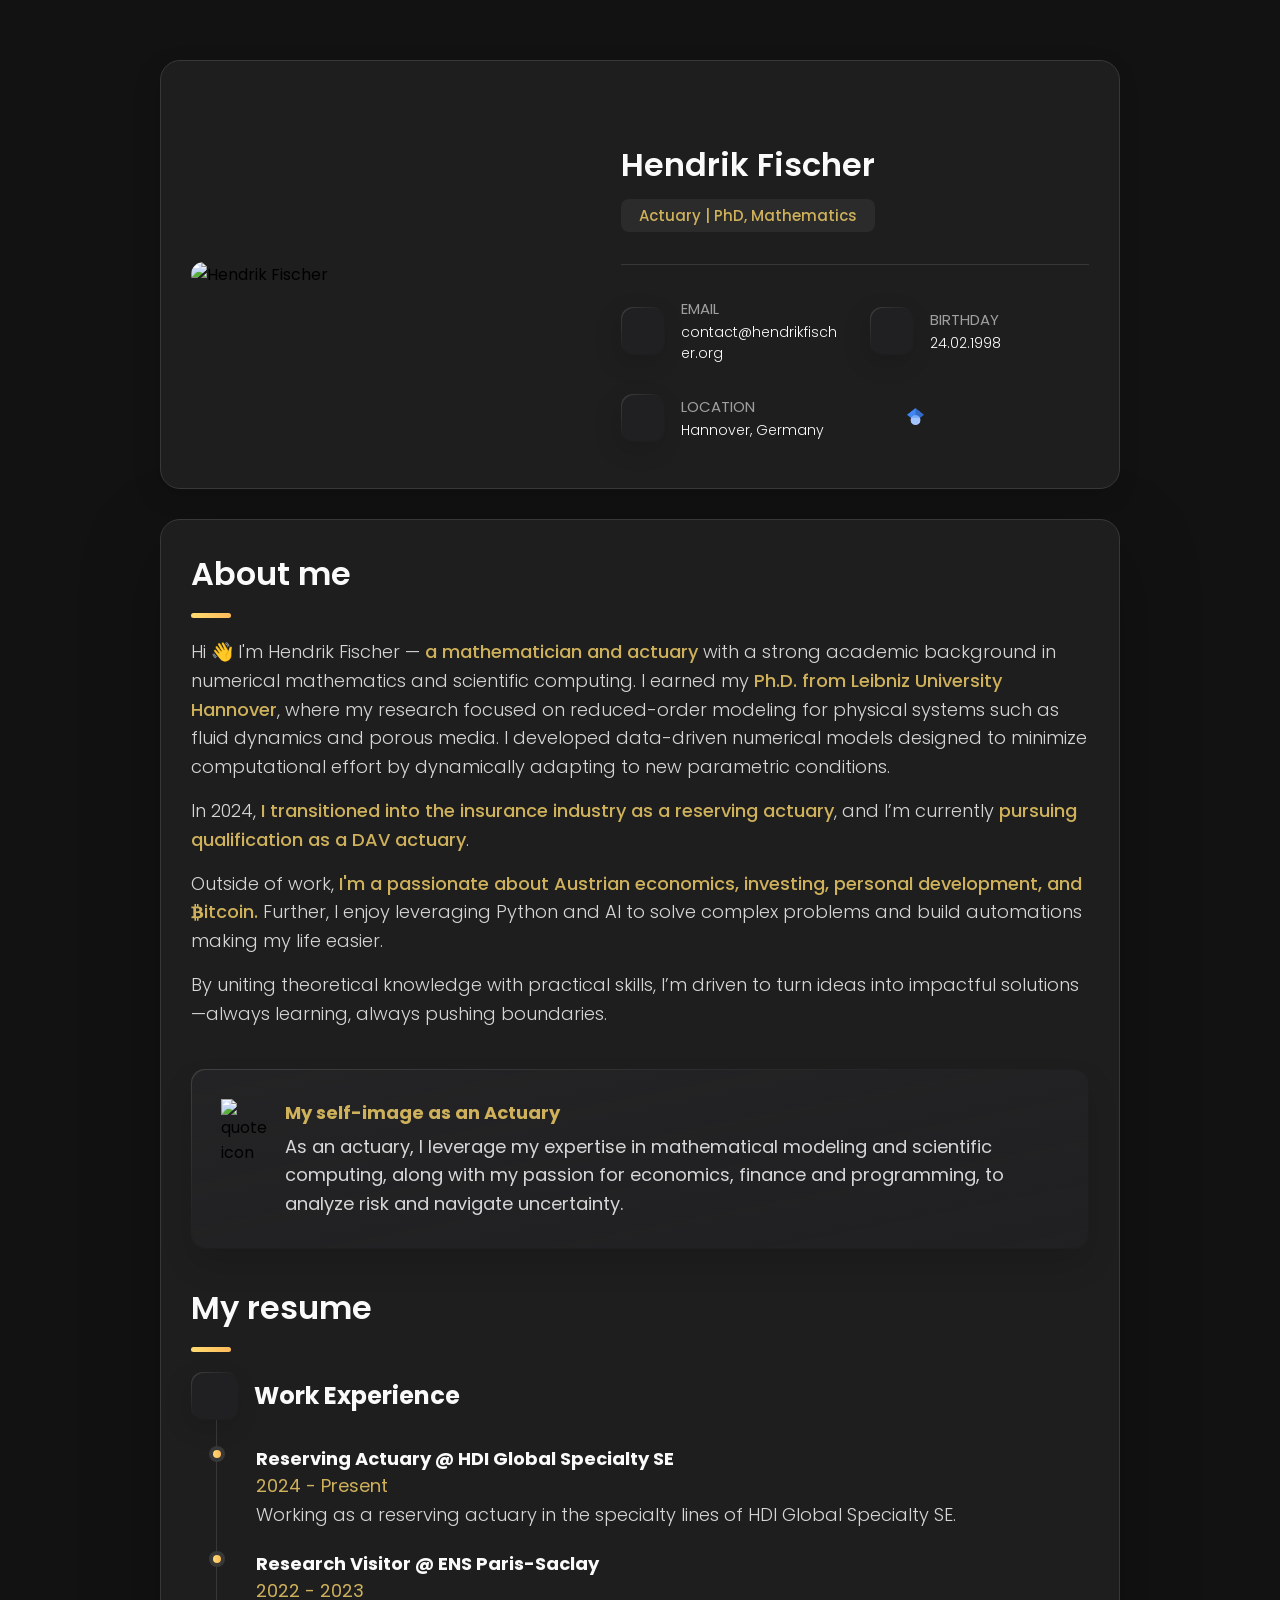
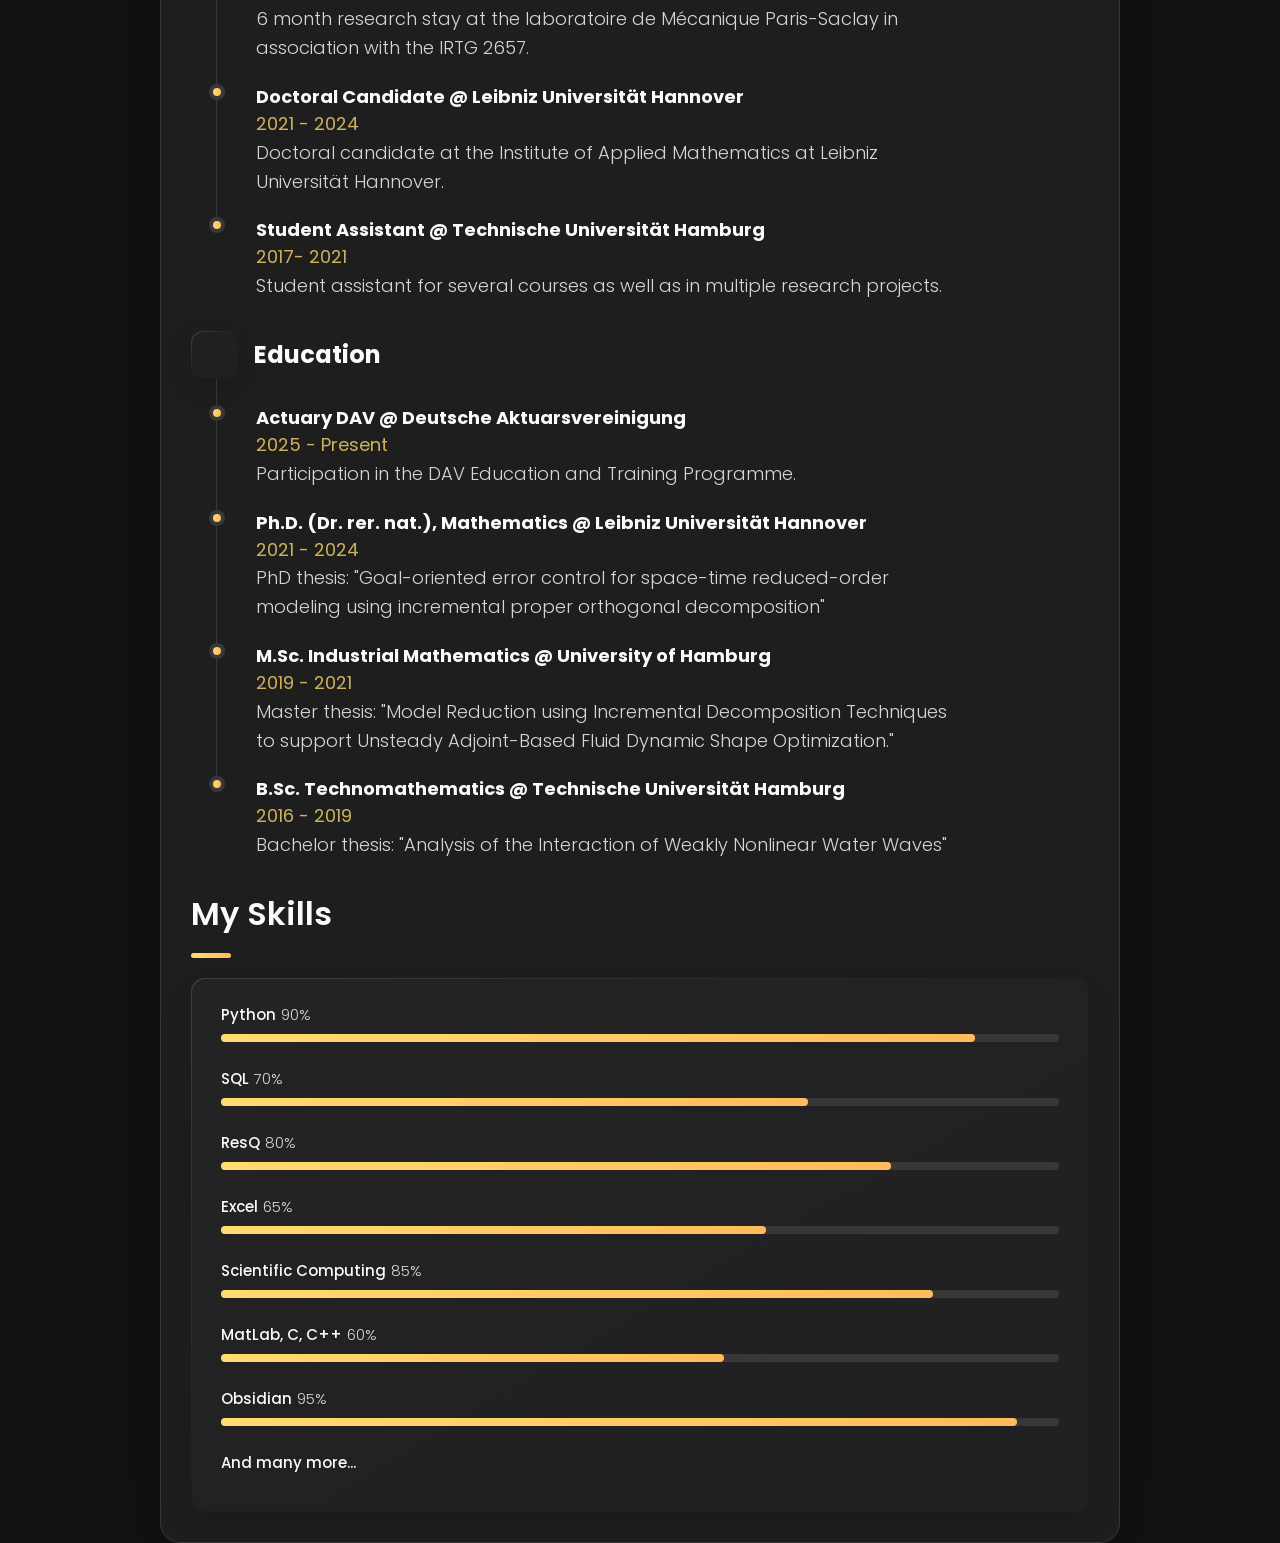
==== index.html @ cc3c0b0d "Update index.html" ====
<!DOCTYPE html>
<html lang="en">

<head>
  <meta charset="UTF-8">
  <meta http-equiv="X-UA-Compatible" content="IE=edge">
  <meta name="viewport" content="width=device-width, initial-scale=1.0">
  <title>Hendrik Fischer</title>

  <!--
    - favicon
  -->
  <link rel="shortcut icon" href="./assets/images/logo.ico" type="image/x-icon">

  <!--
    - custom css link
  -->
  <link rel="stylesheet" href="./assets/css/style.css">

  <!--
    - google font link
  -->
  <link rel="preconnect" href="https://fonts.googleapis.com">
  <link rel="preconnect" href="https://fonts.gstatic.com" crossorigin>
  <link href="https://fonts.googleapis.com/css2?family=Poppins:wght@300;400;500;600&display=swap" rel="stylesheet">
</head>

<body>

  <!--
    - #MAIN
  -->

  <main>

    <!--
      - #SIDEBAR
    -->

    <!-- <aside class="sidebar" data-sidebar>

      <div class="sidebar-info">

        <figure class="avatar-box">
          <img src="./assets/images/photo_hendrik.png" alt="Hendrik Fischer" width="80">
        </figure>

        <div class="info-content">
          <h1 class="name" title="Hendrik Fischer">Hendrik Fischer</h1>

          <p class="title">Actuary</p><p class="title">PhD, Mathematics</p>
        </div>

        <button class="info_more-btn" data-sidebar-btn>
          <span>Show Contacts</span>

          <ion-icon name="chevron-down"></ion-icon>
        </button>

      </div>

      <div class="sidebar-info_more">

        <div class="separator"></div>

        <ul class="contacts-list">

          <li class="contact-item">

            <div class="icon-box">
              <ion-icon name="mail-outline"></ion-icon>
            </div>

            <div class="contact-info">
              <p class="contact-title">Email</p>

              <a href="mailto:contact@hendrikfischer.org" class="contact-link">contact@hendrikfischer.org</a>
            </div>

          </li>

          <!-- <li class="contact-item">

            <div class="icon-box">
              <ion-icon name="phone-portrait-outline"></ion-icon>
            </div>

            <div class="contact-info">
              <p class="contact-title">Phone</p>

              <a href="tel:+12133522795" class="contact-link">+1 (213) 352-2795</a>
            </div>

          </li> -->

          <!-- <li class="contact-item">

            <div class="icon-box">
              <ion-icon name="calendar-outline"></ion-icon>
            </div>

            <div class="contact-info">
              <p class="contact-title">Birthday</p>

              <time datetime="1998-02-24">24.02.1998</time>
            </div>

          </li>

          <li class="contact-item">

            <div class="icon-box">
              <ion-icon name="location-outline"></ion-icon>
            </div>

            <div class="contact-info">
              <p class="contact-title">Location</p>

              <address>Hannover, Germany</address>
            </div>

          </li>

        </ul>

        <div class="separator"></div>

        <ul class="social-list">

          <li class="social-item">
            <a href="#" class="social-link">
              <ion-icon name="logo-facebook"></ion-icon>
            </a>
          </li>

          <li class="social-item">
            <a href="#" class="social-link">
              <ion-icon name="logo-twitter"></ion-icon>
            </a>
          </li>

          <li class="social-item">
            <a href="#" class="social-link">
              <ion-icon name="logo-instagram"></ion-icon>
            </a>
          </li>

        </ul>

      </div>

    </aside> -->


    <!--
      - #main-content
    -->

    <div class="main-content">
      <!-- 
        - #HERO SECTION (newly added)
      -->
      <section class="hero-section">
        <div class="hero-container">
          <div class="hero-image">
            <img src="./assets/images/photo_hendrik.png" alt="Hendrik Fischer" width="400">
          </div>
          <div class="hero-content">
            <h1 class="hero-title">Hendrik Fischer</h1>
            <p class="hero-description">Actuary | PhD, Mathematics</p>
            <!-- <p class="hero-bio">
              Passionate about mathematical modeling and data analysis with expertise in actuarial science.
              Solving complex problems with innovative approaches and analytical thinking.
            </p> -->
            
            <div class="separator"></div>
            
            <div class="hero-contacts">
              <div class="contact-item">
                <div class="icon-box">
                  <ion-icon name="mail-outline"></ion-icon>
                </div>
                <div class="contact-info">
                  <p class="contact-title">Email</p>
                  <a href="mailto:contact@hendrikfischer.org" class="contact-link">contact@hendrikfischer.org</a>
                </div>
              </div>
              
              <div class="contact-item">
                <div class="icon-box">
                  <ion-icon name="calendar-outline"></ion-icon>
                </div>
                <div class="contact-info">
                  <p class="contact-title">Birthday</p>
                  <time datetime="1998-02-24">24.02.1998</time>
                </div>
              </div>
              
              <div class="contact-item">
                <div class="icon-box">
                  <ion-icon name="location-outline"></ion-icon>
                </div>
                <div class="contact-info">
                  <p class="contact-title">Location</p>
                  <address>Hannover, Germany</address>
                </div>
              </div>
              <div class="contact-item">
                <!-- <div class="icon-box">
                  <ion-icon name="location-outline"></ion-icon>
                </div> -->
                <div class="contact-info">
                  <!-- <p class="contact-title">Location</p> -->
                  <ul class="social-list">

                    <li class="social-item">
                      <a href="https://www.linkedin.com/in/hendrikfischer24/" class="social-link">
                        <ion-icon name="logo-linkedin"></ion-icon>
                      </a>
                    </li>
          
                    <li class="social-item">
                      <a href="https://github.com/Hendrik240298" class="social-link">
                        <ion-icon name="logo-github"></ion-icon>
                      </a>
                    </li>
          
                    <li class="social-item">
                      <a href="https://scholar.google.de/citations?user=nfEU9yoAAAAJ&hl" class="social-link">
                        <img src="assets/images/logo-scholar.png" alt="Google Scholar" style="width: 17px; height: 17px;" 
                        />
                      </a>
                    </li>
    
                  </ul>   
                    </div>
              </div>
            </div>
                    <!-- <div class="separator"></div> -->


        </div>
      </section>

      <!--
        - #ABOUT
      -->

      <article class="about active" data-page="about">

        <header>
          <h2 class="h2 article-title">About me</h2>
        </header>

        <section class="about-text">
            <p>
            Hi &#128075; I'm Hendrik Fischer — <b>a mathematician and actuary</b> with a strong academic background in numerical mathematics and scientific computing. 
            I earned my <b>Ph.D. from Leibniz University Hannover</b>, where my research focused on reduced-order modeling for physical systems such as fluid dynamics and porous media. 
            I developed data-driven numerical models designed to minimize computational effort by dynamically adapting to new parametric conditions.
            </p>
            <p>
            In 2024, <b>I transitioned into the insurance industry as a reserving actuary</b>, and I’m currently <b>pursuing qualification as a DAV actuary</b>.
            </p>
            <p>
            Outside of work, <b>I'm a passionate about Austrian economics, investing, personal development, and <link rel="stylesheet" href="https://cdnjs.cloudflare.com/ajax/libs/font-awesome/4.7.0/css/font-awesome.min.css">
<i class="fa fa-bitcoin"></i>itcoin.</b>
            Further, I enjoy leveraging Python and AI to solve complex problems and build automations making my life easier.
            </p>
            <p>
             By uniting theoretical knowledge with practical skills, I’m driven to turn ideas into impactful solutions—always learning, always pushing boundaries.
            </p>
        </section>


        <!--
          - service
        -->

        <section class="service">

          <!-- <h3 class="h3 service-title">In short</h3> -->

          <ul class="service-list">

            <li class="service-item">

              <!-- <div class="service-icon-box">
                <img src="./assets/images/icon-design.svg
                " alt="design icon" width="40">
              </div> -->

              <img src="./assets/images/icon-quote.svg" alt="quote icon">
              <div class="service-content-box">
                <h4 class="h4 service-item-title">My self-image as an Actuary </h4>
                <p class="service-item-text">
                    As an actuary, I leverage my expertise in mathematical modeling and scientific computing, along with my passion for economics, finance and programming, to analyze risk and navigate uncertainty.
                </p>
              </div>

            </li>

          </ul>

        </section>


        <header>
            <h2 class="h2 article-title">My resume</h2>
        </header>

        <section class="timeline">

            <div class="title-wrapper">
              <div class="icon-box">
                <ion-icon name="book-outline"></ion-icon>
              </div>
  
              <h3 class="h3">Work Experience</h3>
            </div>
  
            <ol class="timeline-list">
  
              <li class="timeline-item">
  
                <h4 class="h4 timeline-item-title">Reserving Actuary @ HDI Global Specialty SE</h4>
                <span>2024 - Present</span>
                <p class="timeline-text">
                    Working as a reserving actuary in the specialty lines of HDI Global Specialty SE.
                </p>
  
              </li>
  
              <li class="timeline-item">
  
                <h4 class="h4 timeline-item-title">Research Visitor @ ENS Paris-Saclay</h4>
  
                <span>2022 - 2023</span>
  
                <p class="timeline-text">
                    6 month research stay at the laboratoire de Mécanique Paris-Saclay in association with the IRTG 2657.
                </p>
  
              </li>
  
              <li class="timeline-item">
  
                <h4 class="h4 timeline-item-title">Doctoral Candidate @ Leibniz Universität Hannover</h4>
  
                <span>2021 - 2024</span>
  
                <p class="timeline-text">
                  Doctoral candidate at the Institute of Applied Mathematics at Leibniz Universität Hannover.
                </p>
  
              </li>

              <li class="timeline-item">
  
                <h4 class="h4 timeline-item-title">Student Assistant @ Technische Universität Hamburg</h4>
  
                <span>2017- 2021</span>
  
                <p class="timeline-text">
                    Student assistant for several courses as well as in multiple research projects.
                </p>
  
              </li>              

            </ol>
        </section>
    
        <section class="timeline">

            <div class="title-wrapper">
              <div class="icon-box">
                <ion-icon name="book-outline"></ion-icon>
              </div>
  
              <h3 class="h3">Education</h3>
            </div>
  
            <ol class="timeline-list">

                <li class="timeline-item">
  
                <h4 class="h4 timeline-item-title">Actuary DAV @ Deutsche Aktuarsvereinigung</h4>
  
                <span>2025 - Present</span>
  
                <p class="timeline-text">
                  Participation in the DAV Education and Training Programme.
                </p>
  
              </li>
                
              <li class="timeline-item">
  
                <h4 class="h4 timeline-item-title">Ph.D. (Dr. rer. nat.), Mathematics @ Leibniz Universität Hannover</h4>
  
                <span>2021 - 2024</span>
  
                <p class="timeline-text">
                  PhD thesis: "Goal-oriented error control for space-time reduced-order modeling using incremental proper orthogonal decomposition"
                </p>
  
              </li>
  
              <li class="timeline-item">
  
                <h4 class="h4 timeline-item-title">M.Sc. Industrial Mathematics @ University of Hamburg</h4>
  
                <span>2019 - 2021</span>
  
                <p class="timeline-text">
                  Master thesis: "Model Reduction using Incremental Decomposition Techniques to support Unsteady Adjoint-Based Fluid Dynamic Shape Optimization."
                  
                </p>
  
              </li>
  
              <li class="timeline-item">
  
                <h4 class="h4 timeline-item-title">
                    B.Sc. Technomathematics @ Technische Universität Hamburg
                </h4>
  
                <span>2016 - 2019</span>
  
                <p class="timeline-text">
                Bachelor thesis: "Analysis of the Interaction of Weakly Nonlinear Water Waves"
                </p>
  
              </li>
  
            </ol>
  
          </section>


          <section class="skill">

            <header>
                <h2 class="h2 article-title">My Skills</h2>
            </header>

            <!-- <h3 class="h3 skills-title">My skills</h3> -->
  
            <ul class="skills-list content-card">
  
              <li class="skills-item">
  
                <div class="title-wrapper">
                  <h5 class="h5">Python</h5>
                  <data value="90">90%</data>
                </div>
  
                <div class="skill-progress-bg">
                  <div class="skill-progress-fill" style="width: 90%;"></div>
                </div>
  
              </li>
  
              <li class="skills-item">
  
                <div class="title-wrapper">
                  <h5 class="h5">SQL</h5>
                  <data value="70">70%</data>
                </div>
  
                <div class="skill-progress-bg">
                  <div class="skill-progress-fill" style="width: 70%;"></div>
                </div>
  
              </li>
  
              <li class="skills-item">
  
                <div class="title-wrapper">
                  <h5 class="h5">ResQ</h5>
                  <data value="80">80%</data>
                </div>
  
                <div class="skill-progress-bg">
                  <div class="skill-progress-fill" style="width: 80%;"></div>
                </div>
  
              </li>
  
  
              <li class="skills-item">
  
                <div class="title-wrapper">
                  <h5 class="h5">Excel</h5>
                  <data value="65">65%</data>
                </div>
  
                <div class="skill-progress-bg">
                  <div class="skill-progress-fill" style="width: 65%;"></div>
                </div>
  
              </li>
            
              <li class="skills-item">
  
                <div class="title-wrapper">
                  <h5 class="h5">Scientific Computing</h5>
                  <data value="85">85%</data>
                </div>
  
                <div class="skill-progress-bg">
                  <div class="skill-progress-fill" style="width: 85%;"></div>
                </div>
  
              </li>
  
  
              <li class="skills-item">
  
                <div class="title-wrapper">
                  <h5 class="h5">MatLab, C, C++</h5>
                  <data value="60">60%</data>
                </div>
  
                <div class="skill-progress-bg">
                  <div class="skill-progress-fill" style="width:60%;"></div>
                </div>
  
              </li>

              <li class="skills-item">
  
                <div class="title-wrapper">
                  <h5 class="h5">Obsidian<h5>
                  <data value="95">95%</data>
                </div>
  
                <div class="skill-progress-bg">
                  <div class="skill-progress-fill" style="width:95%;"></div>
                </div>
  
              </li>

              <li class="skills-item">
  
                <div class="title-wrapper">
                  <h5 class="h5" style="text-transform: none;">And many more...<h5>
                </div>
  
              </li>

            </ul>
  
          </section>

        <!--
          - testimonials
        -->

        <!-- <section class="testimonials">

          <h3 class="h3 testimonials-title">Testimonials</h3>

          <ul class="testimonials-list has-scrollbar">

            <li class="testimonials-item">
              <div class="content-card" data-testimonials-item>

                <figure class="testimonials-avatar-box">
                  <img src="./assets/images/avatar-1.png" alt="Daniel lewis" width="60" data-testimonials-avatar>
                </figure>

                <h4 class="h4 testimonials-item-title" data-testimonials-title>Daniel lewis</h4>

                <div class="testimonials-text" data-testimonials-text>
                  <p>
                    Richard was hired to create a corporate identity. We were very pleased with the work done. She has a
                    lot of experience
                    and is very concerned about the needs of client. Lorem ipsum dolor sit amet, ullamcous cididt
                    consectetur adipiscing
                    elit, seds do et eiusmod tempor incididunt ut laborels dolore magnarels alia.
                  </p>
                </div>

              </div>
            </li>

            <li class="testimonials-item">
              <div class="content-card" data-testimonials-item>

                <figure class="testimonials-avatar-box">
                  <img src="./assets/images/avatar-2.png" alt="Jessica miller" width="60" data-testimonials-avatar>
                </figure>

                <h4 class="h4 testimonials-item-title" data-testimonials-title>Jessica miller</h4>

                <div class="testimonials-text" data-testimonials-text>
                  <p>
                    Richard was hired to create a corporate identity. We were very pleased with the work done. She has a
                    lot of experience
                    and is very concerned about the needs of client. Lorem ipsum dolor sit amet, ullamcous cididt
                    consectetur adipiscing
                    elit, seds do et eiusmod tempor incididunt ut laborels dolore magnarels alia.
                  </p>
                </div>

              </div>
            </li>

            <li class="testimonials-item">
              <div class="content-card" data-testimonials-item>

                <figure class="testimonials-avatar-box">
                  <img src="./assets/images/avatar-3.png" alt="Emily evans" width="60" data-testimonials-avatar>
                </figure>

                <h4 class="h4 testimonials-item-title" data-testimonials-title>Emily evans</h4>

                <div class="testimonials-text" data-testimonials-text>
                  <p>
                    Richard was hired to create a corporate identity. We were very pleased with the work done. She has a
                    lot of experience
                    and is very concerned about the needs of client. Lorem ipsum dolor sit amet, ullamcous cididt
                    consectetur adipiscing
                    elit, seds do et eiusmod tempor incididunt ut laborels dolore magnarels alia.
                  </p>
                </div>

              </div>
            </li>

            <li class="testimonials-item">
              <div class="content-card" data-testimonials-item>

                <figure class="testimonials-avatar-box">
                  <img src="./assets/images/avatar-4.png" alt="Henry william" width="60" data-testimonials-avatar>
                </figure>

                <h4 class="h4 testimonials-item-title" data-testimonials-title>Henry william</h4>

                <div class="testimonials-text" data-testimonials-text>
                  <p>
                    Richard was hired to create a corporate identity. We were very pleased with the work done. She has a
                    lot of experience
                    and is very concerned about the needs of client. Lorem ipsum dolor sit amet, ullamcous cididt
                    consectetur adipiscing
                    elit, seds do et eiusmod tempor incididunt ut laborels dolore magnarels alia.
                  </p>
                </div>

              </div>
            </li>

          </ul>

        </section> -->


        <!--
          - testimonials modal
        -->

        <!-- <div class="modal-container" data-modal-container>

          <div class="overlay" data-overlay></div>

          <section class="testimonials-modal">

            <button class="modal-close-btn" data-modal-close-btn>
              <ion-icon name="close-outline"></ion-icon>
            </button>

            <div class="modal-img-wrapper">
              <figure class="modal-avatar-box">
                <img src="./assets/images/avatar-1.png" alt="Daniel lewis" width="80" data-modal-img>
              </figure>

              <img src="./assets/images/icon-quote.svg" alt="quote icon">
            </div>

            <div class="modal-content">

              <h4 class="h3 modal-title" data-modal-title>Daniel lewis</h4>

              <time datetime="2021-06-14">14 June, 2021</time>

              <div data-modal-text>
                <p>
                  Richard was hired to create a corporate identity. We were very pleased with the work done. She has a
                  lot of experience
                  and is very concerned about the needs of client. Lorem ipsum dolor sit amet, ullamcous cididt
                  consectetur adipiscing
                  elit, seds do et eiusmod tempor incididunt ut laborels dolore magnarels alia.
                </p>
              </div>

            </div>

          </section>

        </div>


        <!--
          - clients
        -->

        <!-- <section class="clients">

          <h3 class="h3 clients-title">Clients</h3>

          <ul class="clients-list has-scrollbar">

            <li class="clients-item">
              <a href="#">
                <img src="./assets/images/logo-1-color.png" alt="client logo">
              </a>
            </li>

            <li class="clients-item">
              <a href="#">
                <img src="./assets/images/logo-2-color.png" alt="client logo">
              </a>
            </li>

            <li class="clients-item">
              <a href="#">
                <img src="./assets/images/logo-3-color.png" alt="client logo">
              </a>
            </li>

            <li class="clients-item">
              <a href="#">
                <img src="./assets/images/logo-4-color.png" alt="client logo">
              </a>
            </li>

            <li class="clients-item">
              <a href="#">
                <img src="./assets/images/logo-5-color.png" alt="client logo">
              </a>
            </li>

            <li class="clients-item">
              <a href="#">
                <img src="./assets/images/logo-6-color.png" alt="client logo">
              </a>
            </li>

          </ul>

        </section> --> 

      </article>





      <!--
        - #RESUME
      -->

      <article class="resume" data-page="resume">

        <header>
          <h2 class="h2 article-title">Resume</h2>
        </header>

        <section class="timeline">

          <div class="title-wrapper">
            <div class="icon-box">
              <ion-icon name="book-outline"></ion-icon>
            </div>

            <h3 class="h3">Education</h3>
          </div>

          <ol class="timeline-list">

            <li class="timeline-item">

              <h4 class="h4 timeline-item-title">University school of the arts</h4>

              <span>2007 — 2008</span>

              <p class="timeline-text">
                Nemo enims ipsam voluptatem, blanditiis praesentium voluptum delenit atque corrupti, quos dolores et
                quas molestias
                exceptur.
              </p>

            </li>

            <li class="timeline-item">

              <h4 class="h4 timeline-item-title">New york academy of art</h4>

              <span>2006 — 2007</span>

              <p class="timeline-text">
                Ratione voluptatem sequi nesciunt, facere quisquams facere menda ossimus, omnis voluptas assumenda est
                omnis..
              </p>

            </li>

            <li class="timeline-item">

              <h4 class="h4 timeline-item-title">High school of art and design</h4>

              <span>2002 — 2004</span>

              <p class="timeline-text">
                Duis aute irure dolor in reprehenderit in voluptate, quila voluptas mag odit aut fugit, sed consequuntur
                magni dolores
                eos.
              </p>

            </li>

          </ol>

        </section>

        <section class="timeline">

          <div class="title-wrapper">
            <div class="icon-box">
              <ion-icon name="book-outline"></ion-icon>
            </div>

            <h3 class="h3">Experience</h3>
          </div>

          <ol class="timeline-list">

            <li class="timeline-item">

              <h4 class="h4 timeline-item-title">Creative director</h4>

              <span>2015 — Present</span>

              <p class="timeline-text">
                Nemo enim ipsam voluptatem blanditiis praesentium voluptum delenit atque corrupti, quos dolores et qvuas
                molestias
                exceptur.
              </p>

            </li>

            <li class="timeline-item">

              <h4 class="h4 timeline-item-title">Art director</h4>

              <span>2013 — 2015</span>

              <p class="timeline-text">
                Nemo enims ipsam voluptatem, blanditiis praesentium voluptum delenit atque corrupti, quos dolores et
                quas molestias
                exceptur.
              </p>

            </li>

            <li class="timeline-item">

              <h4 class="h4 timeline-item-title">Web designer</h4>

              <span>2010 — 2013</span>

              <p class="timeline-text">
                Nemo enims ipsam voluptatem, blanditiis praesentium voluptum delenit atque corrupti, quos dolores et
                quas molestias
                exceptur.
              </p>

            </li>

          </ol>

        </section>

        <section class="skill">

          <h3 class="h3 skills-title">My skills</h3>

          <ul class="skills-list content-card">

            <li class="skills-item">

              <div class="title-wrapper">
                <h5 class="h5">Web design</h5>
                <data value="80">80%</data>
              </div>

              <div class="skill-progress-bg">
                <div class="skill-progress-fill" style="width: 80%;"></div>
              </div>

            </li>

            <li class="skills-item">

              <div class="title-wrapper">
                <h5 class="h5">Graphic design</h5>
                <data value="70">70%</data>
              </div>

              <div class="skill-progress-bg">
                <div class="skill-progress-fill" style="width: 70%;"></div>
              </div>

            </li>

            <li class="skills-item">

              <div class="title-wrapper">
                <h5 class="h5">Branding</h5>
                <data value="90">90%</data>
              </div>

              <div class="skill-progress-bg">
                <div class="skill-progress-fill" style="width: 90%;"></div>
              </div>

            </li>

            <li class="skills-item">

              <div class="title-wrapper">
                <h5 class="h5">WordPress</h5>
                <data value="50">50%</data>
              </div>

              <div class="skill-progress-bg">
                <div class="skill-progress-fill" style="width: 50%;"></div>
              </div>

            </li>

          </ul>

        </section>

      </article>





      <!--
        - #PORTFOLIO
      -->

      <article class="portfolio" data-page="portfolio">

        <header>
          <h2 class="h2 article-title">Portfolio</h2>
        </header>

        <section class="projects">

          <ul class="filter-list">

            <li class="filter-item">
              <button class="active" data-filter-btn>All</button>
            </li>

            <li class="filter-item">
              <button data-filter-btn>Web design</button>
            </li>

            <li class="filter-item">
              <button data-filter-btn>Applications</button>
            </li>

            <li class="filter-item">
              <button data-filter-btn>Web development</button>
            </li>

          </ul>

          <div class="filter-select-box">

            <button class="filter-select" data-select>

              <div class="select-value" data-selecct-value>Select category</div>

              <div class="select-icon">
                <ion-icon name="chevron-down"></ion-icon>
              </div>

            </button>

            <ul class="select-list">

              <li class="select-item">
                <button data-select-item>All</button>
              </li>

              <li class="select-item">
                <button data-select-item>Web design</button>
              </li>

              <li class="select-item">
                <button data-select-item>Applications</button>
              </li>

              <li class="select-item">
                <button data-select-item>Web development</button>
              </li>

            </ul>

          </div>

          <ul class="project-list">

            <li class="project-item  active" data-filter-item data-category="web development">
              <a href="#">

                <figure class="project-img">
                  <div class="project-item-icon-box">
                    <ion-icon name="eye-outline"></ion-icon>
                  </div>

                  <img src="./assets/images/project-1.jpg" alt="finance" loading="lazy">
                </figure>

                <h3 class="project-title">Finance</h3>

                <p class="project-category">Web development</p>

              </a>
            </li>

            <li class="project-item  active" data-filter-item data-category="web development">
              <a href="#">

                <figure class="project-img">
                  <div class="project-item-icon-box">
                    <ion-icon name="eye-outline"></ion-icon>
                  </div>

                  <img src="./assets/images/project-2.png" alt="orizon" loading="lazy">
                </figure>

                <h3 class="project-title">Orizon</h3>

                <p class="project-category">Web development</p>

              </a>
            </li>

            <li class="project-item  active" data-filter-item data-category="web design">
              <a href="#">

                <figure class="project-img">
                  <div class="project-item-icon-box">
                    <ion-icon name="eye-outline"></ion-icon>
                  </div>

                  <img src="./assets/images/project-3.jpg" alt="fundo" loading="lazy">
                </figure>

                <h3 class="project-title">Fundo</h3>

                <p class="project-category">Web design</p>

              </a>
            </li>

            <li class="project-item  active" data-filter-item data-category="applications">
              <a href="#">

                <figure class="project-img">
                  <div class="project-item-icon-box">
                    <ion-icon name="eye-outline"></ion-icon>
                  </div>

                  <img src="./assets/images/project-4.png" alt="brawlhalla" loading="lazy">
                </figure>

                <h3 class="project-title">Brawlhalla</h3>

                <p class="project-category">Applications</p>

              </a>
            </li>

            <li class="project-item  active" data-filter-item data-category="web design">
              <a href="#">

                <figure class="project-img">
                  <div class="project-item-icon-box">
                    <ion-icon name="eye-outline"></ion-icon>
                  </div>

                  <img src="./assets/images/project-5.png" alt="dsm." loading="lazy">
                </figure>

                <h3 class="project-title">DSM.</h3>

                <p class="project-category">Web design</p>

              </a>
            </li>

            <li class="project-item  active" data-filter-item data-category="web design">
              <a href="#">

                <figure class="project-img">
                  <div class="project-item-icon-box">
                    <ion-icon name="eye-outline"></ion-icon>
                  </div>

                  <img src="./assets/images/project-6.png" alt="metaspark" loading="lazy">
                </figure>

                <h3 class="project-title">MetaSpark</h3>

                <p class="project-category">Web design</p>

              </a>
            </li>

            <li class="project-item  active" data-filter-item data-category="web development">
              <a href="#">

                <figure class="project-img">
                  <div class="project-item-icon-box">
                    <ion-icon name="eye-outline"></ion-icon>
                  </div>

                  <img src="./assets/images/project-7.png" alt="summary" loading="lazy">
                </figure>

                <h3 class="project-title">Summary</h3>

                <p class="project-category">Web development</p>

              </a>
            </li>

            <li class="project-item  active" data-filter-item data-category="applications">
              <a href="#">

                <figure class="project-img">
                  <div class="project-item-icon-box">
                    <ion-icon name="eye-outline"></ion-icon>
                  </div>

                  <img src="./assets/images/project-8.jpg" alt="task manager" loading="lazy">
                </figure>

                <h3 class="project-title">Task Manager</h3>

                <p class="project-category">Applications</p>

              </a>
            </li>

            <li class="project-item  active" data-filter-item data-category="web development">
              <a href="#">

                <figure class="project-img">
                  <div class="project-item-icon-box">
                    <ion-icon name="eye-outline"></ion-icon>
                  </div>

                  <img src="./assets/images/project-9.png" alt="arrival" loading="lazy">
                </figure>

                <h3 class="project-title">Arrival</h3>

                <p class="project-category">Web development</p>

              </a>
            </li>

          </ul>

        </section>

      </article>





      <!--
        - #BLOG
      -->

      <article class="blog" data-page="blog">

        <header>
          <h2 class="h2 article-title">Blog</h2>
        </header>

        <section class="blog-posts">

          <ul class="blog-posts-list">

            <li class="blog-post-item">
              <a href="#">

                <figure class="blog-banner-box">
                  <img src="./assets/images/blog-1.jpg" alt="Design conferences in 2022" loading="lazy">
                </figure>

                <div class="blog-content">

                  <div class="blog-meta">
                    <p class="blog-category">Design</p>

                    <span class="dot"></span>

                    <time datetime="2022-02-23">Fab 23, 2022</time>
                  </div>

                  <h3 class="h3 blog-item-title">Design conferences in 2022</h3>

                  <p class="blog-text">
                    Veritatis et quasi architecto beatae vitae dicta sunt, explicabo.
                  </p>

                </div>

              </a>
            </li>

            <li class="blog-post-item">
              <a href="#">

                <figure class="blog-banner-box">
                  <img src="./assets/images/blog-2.jpg" alt="Best fonts every designer" loading="lazy">
                </figure>

                <div class="blog-content">

                  <div class="blog-meta">
                    <p class="blog-category">Design</p>

                    <span class="dot"></span>

                    <time datetime="2022-02-23">Fab 23, 2022</time>
                  </div>

                  <h3 class="h3 blog-item-title">Best fonts every designer</h3>

                  <p class="blog-text">
                    Sed ut perspiciatis, nam libero tempore, cum soluta nobis est eligendi.
                  </p>

                </div>

              </a>
            </li>

            <li class="blog-post-item">
              <a href="#">

                <figure class="blog-banner-box">
                  <img src="./assets/images/blog-3.jpg" alt="Design digest #80" loading="lazy">
                </figure>

                <div class="blog-content">

                  <div class="blog-meta">
                    <p class="blog-category">Design</p>

                    <span class="dot"></span>

                    <time datetime="2022-02-23">Fab 23, 2022</time>
                  </div>

                  <h3 class="h3 blog-item-title">Design digest #80</h3>

                  <p class="blog-text">
                    Excepteur sint occaecat cupidatat no proident, quis nostrum exercitationem ullam corporis suscipit.
                  </p>

                </div>

              </a>
            </li>

            <li class="blog-post-item">
              <a href="#">

                <figure class="blog-banner-box">
                  <img src="./assets/images/blog-4.jpg" alt="UI interactions of the week" loading="lazy">
                </figure>

                <div class="blog-content">

                  <div class="blog-meta">
                    <p class="blog-category">Design</p>

                    <span class="dot"></span>

                    <time datetime="2022-02-23">Fab 23, 2022</time>
                  </div>

                  <h3 class="h3 blog-item-title">UI interactions of the week</h3>

                  <p class="blog-text">
                    Enim ad minim veniam, consectetur adipiscing elit, quis nostrud exercitation ullamco laboris nisi.
                  </p>

                </div>

              </a>
            </li>

            <li class="blog-post-item">
              <a href="#">

                <figure class="blog-banner-box">
                  <img src="./assets/images/blog-5.jpg" alt="The forgotten art of spacing" loading="lazy">
                </figure>

                <div class="blog-content">

                  <div class="blog-meta">
                    <p class="blog-category">Design</p>

                    <span class="dot"></span>

                    <time datetime="2022-02-23">Fab 23, 2022</time>
                  </div>

                  <h3 class="h3 blog-item-title">The forgotten art of spacing</h3>

                  <p class="blog-text">
                    Maxime placeat, sed do eiusmod tempor incididunt ut labore et dolore magna aliqua.
                  </p>

                </div>

              </a>
            </li>

            <li class="blog-post-item">
              <a href="#">

                <figure class="blog-banner-box">
                  <img src="./assets/images/blog-6.jpg" alt="Design digest #79" loading="lazy">
                </figure>

                <div class="blog-content">

                  <div class="blog-meta">
                    <p class="blog-category">Design</p>

                    <span class="dot"></span>

                    <time datetime="2022-02-23">Fab 23, 2022</time>
                  </div>

                  <h3 class="h3 blog-item-title">Design digest #79</h3>

                  <p class="blog-text">
                    Optio cumque nihil impedit uo minus quod maxime placeat, velit esse cillum.
                  </p>

                </div>

              </a>
            </li>

          </ul>

        </section>

      </article>





      <!--
        - #CONTACT
      -->

      <article class="contact" data-page="contact">

        <header>
          <h2 class="h2 article-title">Contact</h2>
        </header>

        <section class="mapbox" data-mapbox>
          <figure>
            <iframe
              src="https://www.google.com/maps/embed?pb=!1m18!1m12!1m3!1d199666.5651251294!2d-121.58334177520186!3d38.56165006739519!2m3!1f0!2f0!3f0!3m2!1i1024!2i768!4f13.1!3m3!1m2!1s0x809ac672b28397f9%3A0x921f6aaa74197fdb!2sSacramento%2C%20CA%2C%20USA!5e0!3m2!1sen!2sbd!4v1647608789441!5m2!1sen!2sbd"
              width="400" height="300" loading="lazy"></iframe>
          </figure>
        </section>

        <section class="contact-form">

          <h3 class="h3 form-title">Contact Form</h3>

          <form action="#" class="form" data-form>

            <div class="input-wrapper">
              <input type="text" name="fullname" class="form-input" placeholder="Full name" required data-form-input>

              <input type="email" name="email" class="form-input" placeholder="Email address" required data-form-input>
            </div>

            <textarea name="message" class="form-input" placeholder="Your Message" required data-form-input></textarea>

            <button class="form-btn" type="submit" disabled data-form-btn>
              <ion-icon name="paper-plane"></ion-icon>
              <span>Send Message</span>
            </button>

          </form>

        </section>

      </article>

    </div>

  </main>






  <!--
    - custom js link
  -->
  <script src="./assets/js/script.js"></script>

  <!--
    - ionicon link
  -->
  <script type="module" src="https://unpkg.com/ionicons@5.5.2/dist/ionicons/ionicons.esm.js"></script>
  <script nomodule src="https://unpkg.com/ionicons@5.5.2/dist/ionicons/ionicons.js"></script>

</body>

</html>
---- assets/css/style.css ----
/*-----------------------------------*\
  #style.css
\*-----------------------------------*/


/**
 * copyright 2022 @codewithsadee
 */





/*-----------------------------------*\
  #CUSTOM PROPERTY
\*-----------------------------------*/

:root {

  /**
   * colors
   */

  /* gradient */

  --bg-gradient-onyx: linear-gradient(
    to bottom right, 
    hsl(240, 1%, 25%) 3%, 
    hsl(0, 0%, 19%) 97%
  );
  --bg-gradient-jet: linear-gradient(
    to bottom right, 
    hsla(240, 1%, 18%, 0.251) 0%, 
    hsla(240, 2%, 11%, 0) 100%
  ), hsl(240, 2%, 13%);
  --bg-gradient-yellow-1: linear-gradient(
    to bottom right, 
    hsl(45, 100%, 71%) 0%, 
    hsla(36, 100%, 69%, 0) 50%
  );
  --bg-gradient-yellow-2: linear-gradient(
    135deg, 
    hsla(45, 100%, 71%, 0.251) 0%, 
    hsla(35, 100%, 68%, 0) 59.86%
  ), hsl(240, 2%, 13%);
  --border-gradient-onyx: linear-gradient(
    to bottom right, 
    hsl(0, 0%, 25%) 0%, 
    hsla(0, 0%, 25%, 0) 50%
  );
  --text-gradient-yellow: linear-gradient(
    to right, 
    hsl(45, 100%, 72%), 
    hsl(35, 100%, 68%)
  );

  /* solid */

  --jet: hsl(0, 0%, 22%);
  --onyx: hsl(240, 1%, 17%);
  --eerie-black-1: hsl(240, 2%, 13%);
  --eerie-black-2: hsl(240, 2%, 12%);
  --smoky-black: hsl(0, 0%, 7%);
  --white-1: hsl(0, 0%, 100%);
  --white-2: hsl(0, 0%, 98%);
  --orange-yellow-crayola: hsl(45, 100%, 72%);
  --vegas-gold: hsl(45, 54%, 58%);
  --light-gray: hsl(0, 0%, 84%);
  --light-gray-70: hsla(0, 0%, 84%, 0.7);
  --bittersweet-shimmer: hsl(0, 43%, 51%);

  /**
   * typography
   */

  /* font-family */
  --ff-poppins: 'Poppins', sans-serif;

  /* font-size */
  --fs-1: 24px;
  --fs-2: 18px;
  --fs-3: 17px;
  --fs-4: 16px;
  --fs-5: 15px;
  --fs-6: 14px;
  --fs-7: 13px;
  --fs-8: 11px;

  /* font-weight */
  --fw-300: 300;
  --fw-400: 400;
  --fw-500: 500;
  --fw-600: 600;

  /**
   * shadow
   */
  
  --shadow-1: -4px 8px 24px hsla(0, 0%, 0%, 0.25);
  --shadow-2: 0 16px 30px hsla(0, 0%, 0%, 0.25);
  --shadow-3: 0 16px 40px hsla(0, 0%, 0%, 0.25);
  --shadow-4: 0 25px 50px hsla(0, 0%, 0%, 0.15);
  --shadow-5: 0 24px 80px hsla(0, 0%, 0%, 0.25);

  /**
   * transition
   */

  --transition-1: 0.25s ease;
  --transition-2: 0.5s ease-in-out;

}
/* Apply Vegas Gold to bold text */
strong, 
b, 
.fw-500, 
.fw-600,
.bold-gold {
  color: var(--vegas-gold);
  font-weight: var(--fw-500);
}

/* Create a utility class for applying Vegas Gold to any text */
.text-vegas-gold {
  color: var(--vegas-gold);
}




/*-----------------------------------*\
  #RESET
\*-----------------------------------*/

*, *::before, *::after {
  margin: 0;
  padding: 0;
  box-sizing: border-box;
}

a { text-decoration: none; }

li { list-style: none; }

img, ion-icon, a, button, time, span { display: block; }

button {
  font: inherit;
  background: none;
  border: none;
  text-align: left;
  cursor: pointer;
}

input, textarea {
  display: block;
  width: 100%;
  background: none;
  font: inherit;
}

::selection {
  background: var(--orange-yellow-crayola);
  color: var(--smoky-black);
}

:focus { outline-color: var(--orange-yellow-crayola); }

html { font-family: var(--ff-poppins); }

body { background: var(--smoky-black); }





/*-----------------------------------*\
  #REUSED STYLE
\*-----------------------------------*/

.sidebar, 
article,
.hero-section {
  background: var(--eerie-black-2);
  border: 1px solid var(--jet);
  border-radius: 20px;
  padding: 15px;
  box-shadow: var(--shadow-1);
  z-index: 1;
}

.separator {
  width: 100%;
  height: 1px;
  background: var(--jet);
  margin: 16px 0;
}

.icon-box {
  position: relative;
  background: var(--border-gradient-onyx);
  width: 30px;
  height: 30px;
  border-radius: 8px;
  display: flex;
  justify-content: center;
  align-items: center;
  font-size: 16px;
  color: var(--orange-yellow-crayola);
  box-shadow: var(--shadow-1);
  z-index: 1;
}

.icon-box::before {
  content: "";
  position: absolute;
  inset: 1px;
  background: var(--eerie-black-1);
  border-radius: inherit;
  z-index: -1;
}

.icon-box ion-icon { --ionicon-stroke-width: 35px; }

article { display: none; }

article.active {
  display: block;
  animation: fade 0.5s ease backwards;
}

@keyframes fade {
  0% { opacity: 0; }
  100% { opacity: 1; }
}

.h2,
.h3,
.h4,
.h5 {
  color: var(--white-2);
  /* text-transform: capitalize; */
}

.h2 { font-size: var(--fs-1); }

.h3 { font-size: var(--fs-2); }

.h4 { font-size: var(--fs-4); }

.h5 {
  font-size: var(--fs-7);
  font-weight: var(--fw-500);
}

.article-title {
  position: relative;
  padding-bottom: 7px;
}

.article-title::after {
  content: "";
  position: absolute;
  bottom: 0;
  left: 0;
  width: 30px;
  height: 3px;
  background: var(--text-gradient-yellow);
  border-radius: 3px;
}

.has-scrollbar::-webkit-scrollbar {
  width: 5px; /* for vertical scrollbar */
  height: 5px; /* for horizontal scrollbar */
}

.has-scrollbar::-webkit-scrollbar-track {
  background: var(--onyx);
  border-radius: 5px;
}

.has-scrollbar::-webkit-scrollbar-thumb {
  background: var(--orange-yellow-crayola);
  border-radius: 5px;
}

.has-scrollbar::-webkit-scrollbar-button { width: 20px; }

.content-card {
  position: relative;
  background: var(--border-gradient-onyx);
  padding: 15px;
  padding-top: 45px;
  border-radius: 14px;
  box-shadow: var(--shadow-2);
  cursor: pointer;
  z-index: 1;
}

.content-card::before {
  content: "";
  position: absolute;
  inset: 1px;
  background: var(--bg-gradient-jet);
  border-radius: inherit;
  z-index: -1;
}





/*-----------------------------------*\
  #MAIN
\*-----------------------------------*/

main {
  margin: 15px 12px;
  margin-bottom: 75px;
  min-width: 259px;
}







.avatar-box {
  background: var(--bg-gradient-onyx);
  border-radius: 20px;
}

.info-content .name {
  color: var(--white-2);
  font-size: var(--fs-3);
  font-weight: var(--fw-500);
  letter-spacing: -0.25px;
  margin-bottom: 10px;
}

.info-content .title {
  color: var(--white-1);
  background: var(--onyx);
  font-size: var(--fs-8);
  font-weight: var(--fw-300);
  width: max-content;
  padding: 3px 12px;
  border-radius: 8px;
}

.info_more-btn {
  position: absolute;
  top: -15px;
  right: -15px;
  border-radius: 0 15px;
  font-size: 13px;
  color: var(--orange-yellow-crayola);
  background: var(--border-gradient-onyx);
  padding: 10px;
  box-shadow: var(--shadow-2);
  transition: var(--transition-1);
  z-index: 1;
}

.info_more-btn::before {
  content: "";
  position: absolute;
  inset: 1px;
  border-radius: inherit;
  background: var(--bg-gradient-jet);
  transition: var(--transition-1);
  z-index: -1;
}

.info_more-btn:hover,
.info_more-btn:focus { background: var(--bg-gradient-yellow-1); }

.info_more-btn:hover::before,
.info_more-btn:focus::before { background: var(--bg-gradient-yellow-2); }

.info_more-btn span { display: none; }


.contacts-list {
  display: grid;
  grid-template-columns: 1fr;
  gap: 16px;
}

.contact-item {
  min-width: 100%;
  display: flex;
  align-items: center;
  gap: 16px;
}

.contact-info {
  max-width: calc(100% - 46px);
  width: calc(100% - 46px);
}

.contact-title {
  color: var(--light-gray-70);
  font-size: var(--fs-8);
  text-transform: uppercase;
  margin-bottom: 2px;
}

.contact-info :is(.contact-link, time, address) {
  color: var(--white-2);
  font-size: var(--fs-7);
}

.contact-info address { font-style: normal; }

.social-list {
  display: flex;
  justify-content: flex-start;
  align-items: center;
  gap: 15px;
  padding-bottom: 4px;
  padding-left: 7px;
}

.social-item .social-link {
  color: var(--light-gray-70);
  font-size: 18px;
}


.social-item .social-link:hover { color: var(--light-gray); }




/*-----------------------------------*\
  #ABOUT
\*-----------------------------------*/

.about .article-title { margin-bottom: 15px; }

.about-text {
  color: var(--light-gray);
  font-size: var(--fs-4);
  font-weight: var(--fw-300);
  line-height: 1.6;
}

.about-text p { margin-bottom: 15px; }



/**
 * #service 
 */

.service { margin-bottom: 35px; }

.service-title { margin-bottom: 20px; }

.service-list {
  display: grid;
  grid-template-columns: 1fr;
  gap: 20px;
}

.service-item {
  position: relative;
  background: var(--border-gradient-onyx);
  padding: 20px;
  border-radius: 14px;
  box-shadow: var(--shadow-2);
  z-index: 1;
}

.service-item::before {
  content: "";
  position: absolute;
  inset: 1px;
  background: var(--bg-gradient-jet);
  border-radius: inherit;
  z-index: -1;
}

.service-icon-box { margin-bottom: 10px; }

.service-icon-box img { margin: auto; }

/* .service-content-box { text-align: center; } */

.service-item-title { margin-bottom: 7px; color: var(--vegas-gold);text-transform: none; /* Remove any automatic text transformation */}

.service-item-text {
  color: var(--light-gray);
  font-size: var(--fs-4);
  font-weight: var(--fw-3);
  line-height: 1.6;
}


/**
 * #testimonials 
 */

.testimonials { margin-bottom: 30px; }

.testimonials-title { margin-bottom: 20px; }

.testimonials-list {
  display: flex;
  justify-content: flex-start;
  align-items: flex-start;
  gap: 15px;
  margin: 0 -15px;
  padding: 25px 15px;
  padding-bottom: 35px;
  overflow-x: auto;
  scroll-behavior: smooth;
  overscroll-behavior-inline: contain;
  scroll-snap-type: inline mandatory;
}

.testimonials-item {
  min-width: 100%;
  scroll-snap-align: center;
}

.testimonials-avatar-box {
  position: absolute;
  top: 0;
  left: 0;
  transform: translate(15px, -25px);
  background: var(--bg-gradient-onyx);
  border-radius: 14px;
  box-shadow: var(--shadow-1);
}

.testimonials-item-title { margin-bottom: 7px; }

.testimonials-text {
  color: var(--light-gray);
  font-size: var(--fs-6);
  font-weight: var(--fw-300);
  line-height: 1.6;
  display: -webkit-box;
  line-clamp: 4;
  -webkit-line-clamp: 4;
  -webkit-box-orient: vertical;
  overflow: hidden;
}


/**
 * #testimonials-modal
 */

.modal-container {
  position: fixed;
  top: 0;
  left: 0;
  width: 100%;
  height: 100%;
  display: flex;
  justify-content: center;
  align-items: center;
  overflow-y: auto;
  overscroll-behavior: contain;
  z-index: 20;
  pointer-events: none;
  visibility: hidden;
}

.modal-container::-webkit-scrollbar { display: none; }

.modal-container.active {
  pointer-events: all;
  visibility: visible;
}

.overlay {
  position: fixed;
  top: 0;
  left: 0;
  width: 100%;
  height: 100vh;
  background: hsl(0, 0%, 5%);
  opacity: 0;
  visibility: hidden;
  pointer-events: none;
  z-index: 1;
  transition: var(--transition-1);
}

.overlay.active {
  opacity: 0.8;
  visibility: visible;
  pointer-events: all;
}

.testimonials-modal {
  background: var(--eerie-black-2);
  position: relative;
  padding: 15px;
  margin: 15px 12px;
  border: 1px solid var(--jet);
  border-radius: 14px;
  box-shadow: var(--shadow-5);
  transform: scale(1.2);
  opacity: 0;
  transition: var(--transition-1);
  z-index: 2;
}

.modal-container.active .testimonials-modal {
  transform: scale(1);
  opacity: 1;
}

.modal-close-btn {
  position: absolute;
  top: 15px;
  right: 15px;
  background: var(--onyx);
  border-radius: 8px;
  width: 32px;
  height: 32px;
  display: flex;
  justify-content: center;
  align-items: center;
  color: var(--white-2);
  font-size: 18px;
  opacity: 0.7;
}

.modal-close-btn:hover,
.modal-close-btn:focus { opacity: 1; }

.modal-close-btn ion-icon { --ionicon-stroke-width: 50px; }

.modal-avatar-box {
  background: var(--bg-gradient-onyx);
  width: max-content;
  border-radius: 14px;
  margin-bottom: 15px;
  box-shadow: var(--shadow-2);
}

.modal-img-wrapper > img { display: none; }

.modal-title { margin-bottom: 4px; }

.modal-content time {
  font-size: var(--fs-6);
  color: var(--light-gray-70);
  font-weight: var(--fw-300);
  margin-bottom: 10px;
}

.modal-content p {
  color: var(--light-gray);
  font-size: var(--fs-6);
  font-weight: var(--fw-300);
  line-height: 1.6;
}


/**
 * #clients 
 */

.clients { margin-bottom: 15px; }

.clients-list {
  display: flex;
  justify-content: flex-start;
  align-items: flex-start;
  gap: 15px;
  margin: 0 -15px;
  padding: 25px;
  padding-bottom: 25px;
  overflow-x: auto;
  scroll-behavior: smooth;
  overscroll-behavior-inline: contain;
  scroll-snap-type: inline mandatory;
  scroll-padding-inline: 25px;
}

.clients-item {
  min-width: 50%;
  scroll-snap-align: start;
}

.clients-item img {
  width: 100%;
  filter: grayscale(1);
  transition: var(--transition-1);
}

.clients-item img:hover { filter: grayscale(0); }





/*-----------------------------------*\
  #RESUME
\*-----------------------------------*/

.article-title { margin-bottom: 30px; }


/**
 * education and experience 
 */

.timeline { margin-bottom: 30px; }

.timeline .title-wrapper {
  display: flex;
  align-items: center;
  gap: 15px;
  margin-bottom: 25px;
}

.timeline-list {
  font-size: var(--fs-4);
  margin-left: 45px;
}

.timeline-item { position: relative; }

.timeline-item:not(:last-child) { margin-bottom: 20px; }

.timeline-s-title {
  font-size: var(--fs-4);
  line-height: 1.3;
  margin-bottom: 7px;
text-transform: none; /* Remove any text-transform that might be causing capitalization */
}

.timeline-list span {
  color: var(--vegas-gold);
  font-weight: var(--fw-400);
  line-height: 1.6;
}

.timeline-item:not(:last-child)::before {
  content: "";
  position: absolute;
  top: -25px;
  left: -30px;
  width: 1px;
  height: calc(100% + 50px);
  background: var(--jet);
}

.timeline-item::after {
  content: "";
  position: absolute;
  top: 5px;
  left: -33px;
  height: 6px;
  width: 6px;
  background: var(--text-gradient-yellow);
  border-radius: 50%;
  box-shadow: 0 0 0 4px var(--jet);
}

.timeline-text {
  color: var(--light-gray);
  font-weight: var(--fw-300);
  line-height: 1.6;
}


/**
 * skills 
 */

.skills-title { margin-bottom: 20px; }

.skills-list { padding: 20px; }


.skills-item:not(:last-child) { margin-bottom: 15px; }

.skill .title-wrapper {
  display: flex;
  align-items: center;
  gap: 5px;
  margin-bottom: 8px;
}

.skill .title-wrapper data {
  color: var(--light-gray);
  font-size: var(--fs-7);
  font-weight: var(--fw-300);
}

.skill-progress-bg {
  background: var(--jet);
  width: 100%;
  height: 8px;
  border-radius: 10px;
}

.skill-progress-fill {
  background: var(--text-gradient-yellow);
  height: 100%;
  border-radius: inherit;
}





/*-----------------------------------*\
  #PORTFOLIO
\*-----------------------------------*/

.filter-list { display: none; }

.filter-select-box {
  position: relative;
  margin-bottom: 25px;
}

.filter-select {
  background: var(--eerie-black-2);
  color: var(--light-gray);
  display: flex;
  justify-content: space-between;
  align-items: center;
  width: 100%;
  padding: 12px 16px;
  border: 1px solid var(--jet);
  border-radius: 14px;
  font-size: var(--fs-6);
  font-weight: var(--fw-300);
}

.filter-select.active .select-icon { transform: rotate(0.5turn); }

.select-list {
  background: var(--eerie-black-2);
  position: absolute;
  top: calc(100% + 6px);
  width: 100%;
  padding: 6px;
  border: 1px solid var(--jet);
  border-radius: 14px;
  z-index: 2;
  opacity: 0;
  visibility: hidden;
  pointer-events: none;
  transition: 0.15s ease-in-out;
}

.filter-select.active + .select-list {
  opacity: 1;
  visibility: visible;
  pointer-events: all;
}

.select-item button {
  background: var(--eerie-black-2);
  color: var(--light-gray);
  font-size: var(--fs-6);
  font-weight: var(--fw-300);
  /* text-transform: capitalize; */
  width: 100%;
  padding: 8px 10px;
  border-radius: 8px;
}

.select-item button:hover { --eerie-black-2: hsl(240, 2%, 20%); }

.project-list {
  display: grid;
  grid-template-columns: 1fr;
  gap: 30px;
  margin-bottom: 10px;
}

.project-item { display: none; }

.project-item.active {
  display: block;
  animation: scaleUp 0.25s ease forwards;
}

@keyframes scaleUp {
  0% { transform: scale(0.5); }
  100% { transform: scale(1); }
}

.project-item > a { width: 100%; }

.project-img {
  position: relative;
  width: 100%;
  height: 200px;
  border-radius: 16px;
  overflow: hidden;
  margin-bottom: 15px;
}

.project-img::before {
  content: "";
  position: absolute;
  top: 0;
  left: 0;
  width: 100%;
  height: 100%;
  background: transparent;
  z-index: 1;
  transition: var(--transition-1);
}

.project-item > a:hover .project-img::before { background: hsla(0, 0%, 0%, 0.5); }

.project-item-icon-box {
  --scale: 0.8;

  background: var(--jet);
  color: var(--orange-yellow-crayola);
  position: absolute;
  top: 50%;
  left: 50%;
  transform: translate(-50%, -50%) scale(var(--scale));
  font-size: 20px;
  padding: 18px;
  border-radius: 12px;
  opacity: 0;
  z-index: 1;
  transition: var(--transition-1);
}

.project-item > a:hover .project-item-icon-box {
  --scale: 1;
  opacity: 1;
}

.project-item-icon-box ion-icon { --ionicon-stroke-width: 50px; }

.project-img img {
  width: 100%;
  height: 100%;
  object-fit: cover;
  transition: var(--transition-1);
}

.project-item > a:hover img { transform: scale(1.1); }

.project-title,
.project-category { margin-left: 10px; }

.project-title {
  color: var(--white-2);
  font-size: var(--fs-5);
  font-weight: var(--fw-400);
  /* text-transform: capitalize; */
  line-height: 1.3;
}

.project-category {
  color: var(--light-gray-70);
  font-size: var(--fs-6);
  font-weight: var(--fw-300);
}





/*-----------------------------------*\
  #BLOG
\*-----------------------------------*/

.blog-posts { margin-bottom: 10px; }

.blog-posts-list {
  display: grid;
  grid-template-columns: 1fr;
  gap: 20px;
}

.blog-post-item > a {
  position: relative;
  background: var(--border-gradient-onyx);
  height: 100%;
  box-shadow: var(--shadow-4);
  border-radius: 16px;
  z-index: 1;
}

.blog-post-item > a::before {
  content: "";
  position: absolute;
  inset: 1px;
  border-radius: inherit;
  background: var(--eerie-black-1);
  z-index: -1;
}

.blog-banner-box {
  width: 100%;
  height: 200px;
  border-radius: 12px;
  overflow: hidden;
}

.blog-banner-box img {
  width: 100%;
  height: 100%;
  object-fit: cover;
  transition: var(--transition-1);
}

.blog-post-item > a:hover .blog-banner-box img { transform: scale(1.1); }

.blog-content { padding: 15px; }

.blog-meta {
  display: flex;
  justify-content: flex-start;
  align-items: center;
  gap: 7px;
  margin-bottom: 10px;
}

.blog-meta :is(.blog-category, time) {
  color: var(--light-gray-70);
  font-size: var(--fs-6);
  font-weight: var(--fw-300);
}

.blog-meta .dot {
  background: var(--light-gray-70);
  width: 4px;
  height: 4px;
  border-radius: 4px;
}

.blog-item-title {
  margin-bottom: 10px;
  line-height: 1.3;
  transition: var(--transition-1);
}

.blog-post-item > a:hover .blog-item-title { color: var(--orange-yellow-crayola); }

.blog-text {
  color: var(--light-gray);
  font-size: var(--fs-6);
  font-weight: var(--fw-300);
  line-height: 1.6;
}





/*-----------------------------------*\
  #CONTACT
\*-----------------------------------*/

.mapbox {
  position: relative;
  height: 250px;
  width: 100%;
  border-radius: 16px;
  margin-bottom: 30px;
  border: 1px solid var(--jet);
  overflow: hidden;
}

.mapbox figure { height: 100%; }

.mapbox iframe {
  width: 100%;
  height: 100%;
  border: none;
  filter: grayscale(1) invert(1);
}

.contact-form { margin-bottom: 10px; }

.form-title { margin-bottom: 20px; }

.input-wrapper {
  display: grid;
  grid-template-columns: 1fr;
  gap: 25px;
  margin-bottom: 25px;
}

.form-input {
  color: var(--white-2);
  font-size: var(--fs-6);
  font-weight: var(--fw-400);
  padding: 13px 20px;
  border: 1px solid var(--jet);
  border-radius: 14px;
  outline: none;
}

.form-input::placeholder { font-weight: var(--fw-500); }

.form-input:focus { border-color: var(--orange-yellow-crayola); }

textarea.form-input {
  min-height: 100px;
  height: 120px;
  max-height: 200px;
  resize: vertical;
  margin-bottom: 25px;
}

textarea.form-input::-webkit-resizer { display: none; }

.form-input:focus:invalid { border-color: var(--bittersweet-shimmer); }

.form-btn {
  position: relative;
  width: 100%;
  background: var(--border-gradient-onyx);
  color: var(--orange-yellow-crayola);
  display: flex;
  justify-content: center;
  align-items: center;
  gap: 10px;
  padding: 13px 20px;
  border-radius: 14px;
  font-size: var(--fs-6);
  /* text-transform: capitalize; */
  box-shadow: var(--shadow-3);
  z-index: 1;
  transition: var(--transition-1);
}

.form-btn::before {
  content: "";
  position: absolute;
  inset: 1px;
  background: var(--bg-gradient-jet);
  border-radius: inherit;
  z-index: -1;
  transition: var(--transition-1);
}

.form-btn ion-icon { font-size: 16px; }

.form-btn:hover { background: var(--bg-gradient-yellow-1); }

.form-btn:hover::before { background: var(--bg-gradient-yellow-2); }

.form-btn:disabled {
  opacity: 0.7;
  cursor: not-allowed;
}

.form-btn:disabled:hover { background: var(--border-gradient-onyx); }

.form-btn:disabled:hover::before { background: var(--bg-gradient-jet); }





/*-----------------------------------*\
  #HERO SECTION
\*-----------------------------------*/

.hero-section {
  position: relative;
  background: var(--eerie-black-2);
  border: 1px solid var(--jet);
  border-radius: 20px;
  padding: 30px;
  margin-bottom: 30px;
  box-shadow: var(--shadow-1);
  z-index: 1;
}

.hero-container {
  display: flex;
  /* align-items: flex-start; */
  align-items: center;
  gap: 60px;
}

.hero-image {
  flex-shrink: 0;
}

.hero-image img {
  border-radius: 20px;
  width: 370px;
}

.hero-content {
  flex-grow: ;
}

.hero-title {
  color: var(--white-2);
  font-size: var(--fs-1);
  font-weight: var(--fw-600);
  margin-bottom: 10px;
  margin-top: 50px;
}

.hero-description {
  color: var(--vegas-gold);
  background: var(--onyx);
  font-size: var(--fs-7);
  font-weight: var(--fw-500);
  width: max-content;
  padding: 5px 18px;
  border-radius: 8px;
  margin-bottom: 15px;
}

.hero-bio {
  color: var(--light-gray);
  font-size: var(--fs-5);
  font-weight: var(--fw-300);
  line-height: 1.6;
  margin-bottom: 15px;
}

.hero-contacts {
  display: grid;
  grid-template-columns: 1fr;
  gap: 16px;
  margin-bottom: 16px;
}

.hero-contacts .contact-item {
  min-width: 100%;
  display: flex;
  align-items: center;
  gap: 16px;
}

.hero-contacts .contact-info {
  max-width: calc(100% - 46px);
  width: calc(100% - 46px);
}

.hero-contacts .contact-title {
  color: var(--light-gray-70);
  font-size: var(--fs-7);
  text-transform: uppercase;
  margin-bottom: 2px;
}

.hero-contacts .contact-info :is(.contact-link, time, address) {
  color: var(--white-2);
  font-size: var(--fs-7);
}

.hero-contacts .contact-info address {
  font-style: normal;
}

/* Responsive adjustments for mobile */
@media (max-width: 580px) {
    .hero-section {
        padding: 15px; /* Match the padding used in the "About Me" section */
      }
    
  .hero-title {
    margin-top: 20px; /* Adjust margin for smaller screens */
  }

    .hero-image img {
        width: 100%; /* Make the image responsive */
        height: auto; /* Maintain aspect ratio */
    }
    
    .hero-contacts {
        display: flex;
        flex-direction: column; /* Stack contacts vertically */
        gap: 20px; /* Increase the gap between contact items */
        padding: 20px; /* Add padding to make the widget larger */
      }
    
      .hero-contacts .contact-item {
        gap: 20px; /* Increase spacing between icon and text */
      }
    
      .hero-contacts .contact-info {
        font-size: var(--fs-6); /* Increase font size for better readability */
      }

  .hero-container {
    flex-direction: column;
    align-items: center;
    text-align: center;
  }
  
  .hero-description {
    margin-left: auto;
    margin-right: auto;
  }
}


/* Responsive adjustments for larger screens */
@media (min-width: 768px) {
    /* max-width for the hero section */
    .hero-section {
        max-width: 1200px; /* Adjust the max-width for larger screens */
        margin-inline: auto; /* Center the hero section */
      }
  .hero-contacts {
    grid-template-columns: 1fr;
    gap: 30px 50px;
  }
}

/* Responsive adjustments for larger screens */
@media (min-width: 1024px) {
    /* max-width for the hero section */
    .hero-section {
        max-width: 1050px; /* Adjust the max-width for larger screens */
        margin-inline: auto; /* Center the hero section */
      }
  .hero-contacts {
    grid-template-columns: 1fr 1fr;
    gap: 30px 30px;
    max-width: 100%; /* Allow full width */
    width: 100%;
  }
}

@media (max-width: 580px) {
    .hero-section, article {
        position: relative;
        background: var(--eerie-black-2);
        border: 1px solid var(--jet);
        border-radius: 20px;
        padding: 30px;
        margin-bottom: 30px;
        box-shadow: var(--shadow-1);
        z-index: 1;
        max-width: 520px; /* Match the main container's max-width */
        margin-inline: auto; /* Center the hero section */
      }
    .hero-container {
      flex-direction: column;
      align-items: center;
      gap: 20px;
    }
  
    .hero-contacts {
      width: 100%;
      text-align: center;
    }
  }



/*-----------------------------------*\
  #RESPONSIVE
\*-----------------------------------*/

/**
 * responsive larger than 450px screen
 */

@media (min-width: 450px) {

  /**
   * client
   */

  .clients-item { min-width: calc(33.33% - 10px); }



  /**
   * #PORTFOLIO, BLOG 
   */

  .project-img,
  .blog-banner-box { height: auto; }

}





/**
 * responsive larger than 580px screen
 */

@media (min-width: 580px) {

  /**
   * CUSTOM PROPERTY
   */

  :root {

    /**
     * typography
     */

    --fs-1: 32px;
    --fs-2: 24px;
    --fs-3: 26px;
    --fs-4: 18px;
    --fs-6: 15px;
    --fs-7: 15px;
    --fs-8: 12px;

  }



  /**
   * #REUSED STYLE
   */

  article {
    width: 520px;
    margin-inline: auto;
    padding: 30px;
  }

  .article-title {
    font-weight: var(--fw-600);
    padding-bottom: 15px;
  }

  .article-title::after {
    width: 40px;
    height: 5px;
  }

  .icon-box {
    width: 48px;
    height: 48px;
    border-radius: 12px;
    font-size: 18px;
  }



  /**
   * #MAIN
   */

  main {
    margin-top: 60px;
    margin-bottom: 100px;
  }


  .avatar-box { border-radius: 90px; }

  .avatar-box img { width: 120px; }

  .info-content .name { margin-bottom: 15px; }

  .info-content .title { padding: 5px 18px; }

  .info_more-btn {
    top: -30px;
    right: -30px;
    padding: 10px 15px;
  }

  .info_more-btn span {
    display: block;
    font-size: var(--fs-8);
  }

  .info_more-btn ion-icon { display: none; }

  .separator { margin: 32px 0; }

  .contacts-list { gap: 20px; }

  .contact-info {
    max-width: calc(100% - 64px);
    width: calc(100% - 64px);
  }


  /**
   * #ABOUT
   */

  .about .article-title { margin-bottom: 20px; }

  .about-text { margin-bottom: 40px; }

  /* service */

  .service-item {
    display: flex;
    justify-content: flex-start;
    align-items: flex-start;
    gap: 18px;
    padding: 30px;
  }

  .service-icon-box {
    margin-bottom: 0;
    margin-top: 5px;
  }

  .service-content-box { text-align: left; }

  /* testimonials */

  .testimonials-title { margin-bottom: 25px; }

  .testimonials-list {
    gap: 30px;
    margin: 0 -30px;
    padding: 30px;
    padding-bottom: 35px;
  }

  .content-card {
    padding: 30px;
    padding-top: 25px;
  }

  .testimonials-avatar-box {
    transform: translate(30px, -30px);
    border-radius: 20px;
  }

  .testimonials-avatar-box img { width: 80px; }

  .testimonials-item-title {
    margin-bottom: 10px;
    margin-left: 95px;
  }

  .testimonials-text {
    line-clamp: 2;
    -webkit-line-clamp: 2;
  }

  /* testimonials modal */

  .modal-container { padding: 20px; }

  .testimonials-modal {
    display: flex;
    justify-content: flex-start;
    align-items: stretch;
    gap: 25px;
    padding: 30px;
    border-radius: 20px;
  }

  .modal-img-wrapper {
    display: flex;
    flex-direction: column;
    align-items: center;
  }

  .modal-avatar-box {
    border-radius: 18px;
    margin-bottom: 0;
  }

  .modal-avatar-box img { width: 65px; }

  .modal-img-wrapper > img {
    display: block;
    flex-grow: 1;
    width: 35px;
  }

  /* clients */

  .clients-list {
    gap: 50px;
    margin: 0 -30px;
    padding: 45px;
    scroll-padding-inline: 45px;
  }

  .clients-item { min-width: calc(33.33% - 35px); }



  /**
   * #RESUME
   */

  .timeline-list { margin-left: 65px; }

  .timeline-item:not(:last-child)::before { left: -40px; }

  .timeline-item::after {
    height: 8px;
    width: 8px;
    left: -43px;
  }

  .skills-item:not(:last-child) { margin-bottom: 25px; }



  /**
   * #PORTFOLIO, BLOG
   */

  .project-img, .blog-banner-box { border-radius: 16px; }

  .blog-posts-list { gap: 30px; }

  .blog-content { padding: 25px; }



  /**
   * #CONTACT
   */

  .mapbox {
    height: 380px;
    border-radius: 18px;
  }

  .input-wrapper {
    gap: 30px;
    margin-bottom: 30px;
  }

  .form-input { padding: 15px 20px; }

  textarea.form-input { margin-bottom: 30px; }

  .form-btn {
    --fs-6: 16px;
    padding: 16px 20px;
  }

  .form-btn ion-icon { font-size: 18px; }

}





/**
 * responsive larger than 768px screen
 */

@media (min-width: 768px) {

  /**
   * REUSED STYLE
   */

  article { width: 900px; }

  .has-scrollbar::-webkit-scrollbar-button { width: 100px; }



  /**
   * 
   */

  .contacts-list {
    grid-template-columns: 1fr 1fr;
    gap: 30px 15px;
  }


  /**
   * ABOUT
   */

  /* testimonials modal */

  .testimonials-modal {
    gap: 35px;
    max-width: 680px;
  }

  .modal-avatar-box img { width: 80px; }



  /**
   * PORTFOLIO
   */

  .article-title { padding-bottom: 20px; }

  .filter-select-box { display: none; }

  .filter-list {
    display: flex;
    justify-content: flex-start;
    align-items: center;
    gap: 25px;
    padding-left: 5px;
    margin-bottom: 30px;
  }

  .filter-item button {
    color: var(--light-gray);
    font-size: var(--fs-5);
    transition: var(--transition-1);
  }

  .filter-item button:hover { color: var(--light-gray-70); }

  .filter-item button.active { color: var(--orange-yellow-crayola); }

  /* portfolio and blog grid */

  .project-list, .blog-posts-list { grid-template-columns: 1fr 1fr; }



  /**
   * CONTACT
   */

  .input-wrapper { grid-template-columns: 1fr 1fr; }

  .form-btn {
    width: max-content;
    margin-left: auto;
  }
  
}





/**
 * responsive larger than 1024px screen
 */

@media (min-width: 1024px) {

    
  /**
   * CUSTOM PROPERTY
   */

  :root {

    /**
    * shadow
    */

    --shadow-1: -4px 8px 24px hsla(0, 0%, 0%, 0.125);
    --shadow-2: 0 16px 30px hsla(0, 0%, 0%, 0.125);
    --shadow-3: 0 16px 40px hsla(0, 0%, 0%, 0.125);

  }

  /**
   * REUSED STYLE
   */

  article {
    width: 1050px;
    max-width: 1050px;
    box-shadow: var(--shadow-5);
  }

  .main-content {
    max-height: 100vh;
    overflow-y: none;
    padding-bottom: 40px; /* Add bottom spacing */
    box-sizing: border-box;
  }
  

  /**
   * MAIN 
   */

  main { margin-bottom: 60px; }

  .main-content {
    position: relative;
    width: max-content;
    margin: auto;
    
  }
}

  @media (min-width: 580px) {


  /**
   * ABOUT
   */

  /* service */

  .service-list {
    grid-template-columns: 1fr;
    gap: 20px 25px;
  }

  /* testimonials */

  .testimonials-item { min-width: calc(50% - 15px); }

  /* clients */

  .clients-item { min-width: calc(25% - 38px); }



  /**
   * PORTFOLIO
   */

  .project-list { grid-template-columns: repeat(3, 1fr); }



  /**
   * BLOG
   */

  .blog-banner-box { height: 230px; }

}





/**
 * responsive larger than 1250px screen
 */

@media (min-width: 1250px) {

  /**
   * RESET
   */

  body::-webkit-scrollbar { width: 20px; }

  body::-webkit-scrollbar-track { background: var(--smoky-black); }

  body::-webkit-scrollbar-thumb {
    border: 5px solid var(--smoky-black);
    background: hsla(0, 0%, 100%, 0.1);
    border-radius: 20px;
    box-shadow: inset 1px 1px 0 hsla(0, 0%, 100%, 0.11),
                inset -1px -1px 0 hsla(0, 0%, 100%, 0.11);
  }

  body::-webkit-scrollbar-thumb:hover { background: hsla(0, 0%, 100%, 0.15); }

  body::-webkit-scrollbar-button { height: 60px; }


  /**
   * REUSED STYLE
   */

  article { width: auto; }

  article { min-height: 100%; }



  /**
   * MAIN
   */

  main {
    max-width: 1500px;
    margin-inline: auto;
    display: flex;
    justify-content: center;
    align-items: stretch;
    gap: 25px;
  }

  .main-content {
    min-width: 75%;
    width: 75%;
    margin: 0;
  }



  .avatar-box img { width: 150px; }

  .info-content .name {
    white-space: nowrap;
    text-align: center;
  }

  .info-content .title { margin: auto; }

  .info_more-btn { display: none; }

  .contacts-list { grid-template-columns: 1fr; }

.contact-info :is(.contact-link) {
  white-space: normal; /* Changed from nowrap to normal */
  overflow: visible; /* Changed from hidden to visible */
  text-overflow: clip; /* Remove ellipsis */
  word-break: break-word; /* Allow words to break */
}

.contact-info :is(.contact-link, time, address) {
  --fs-7: 14px;
  font-weight: var(--fw-300);
}

  .separator:last-of-type {
    margin: 15px 0;
    opacity: 0;
  }

  .social-list { justify-content: left; }



  /**
	 * RESUME
	 */

  .timeline-text { max-width: 700px; }

}
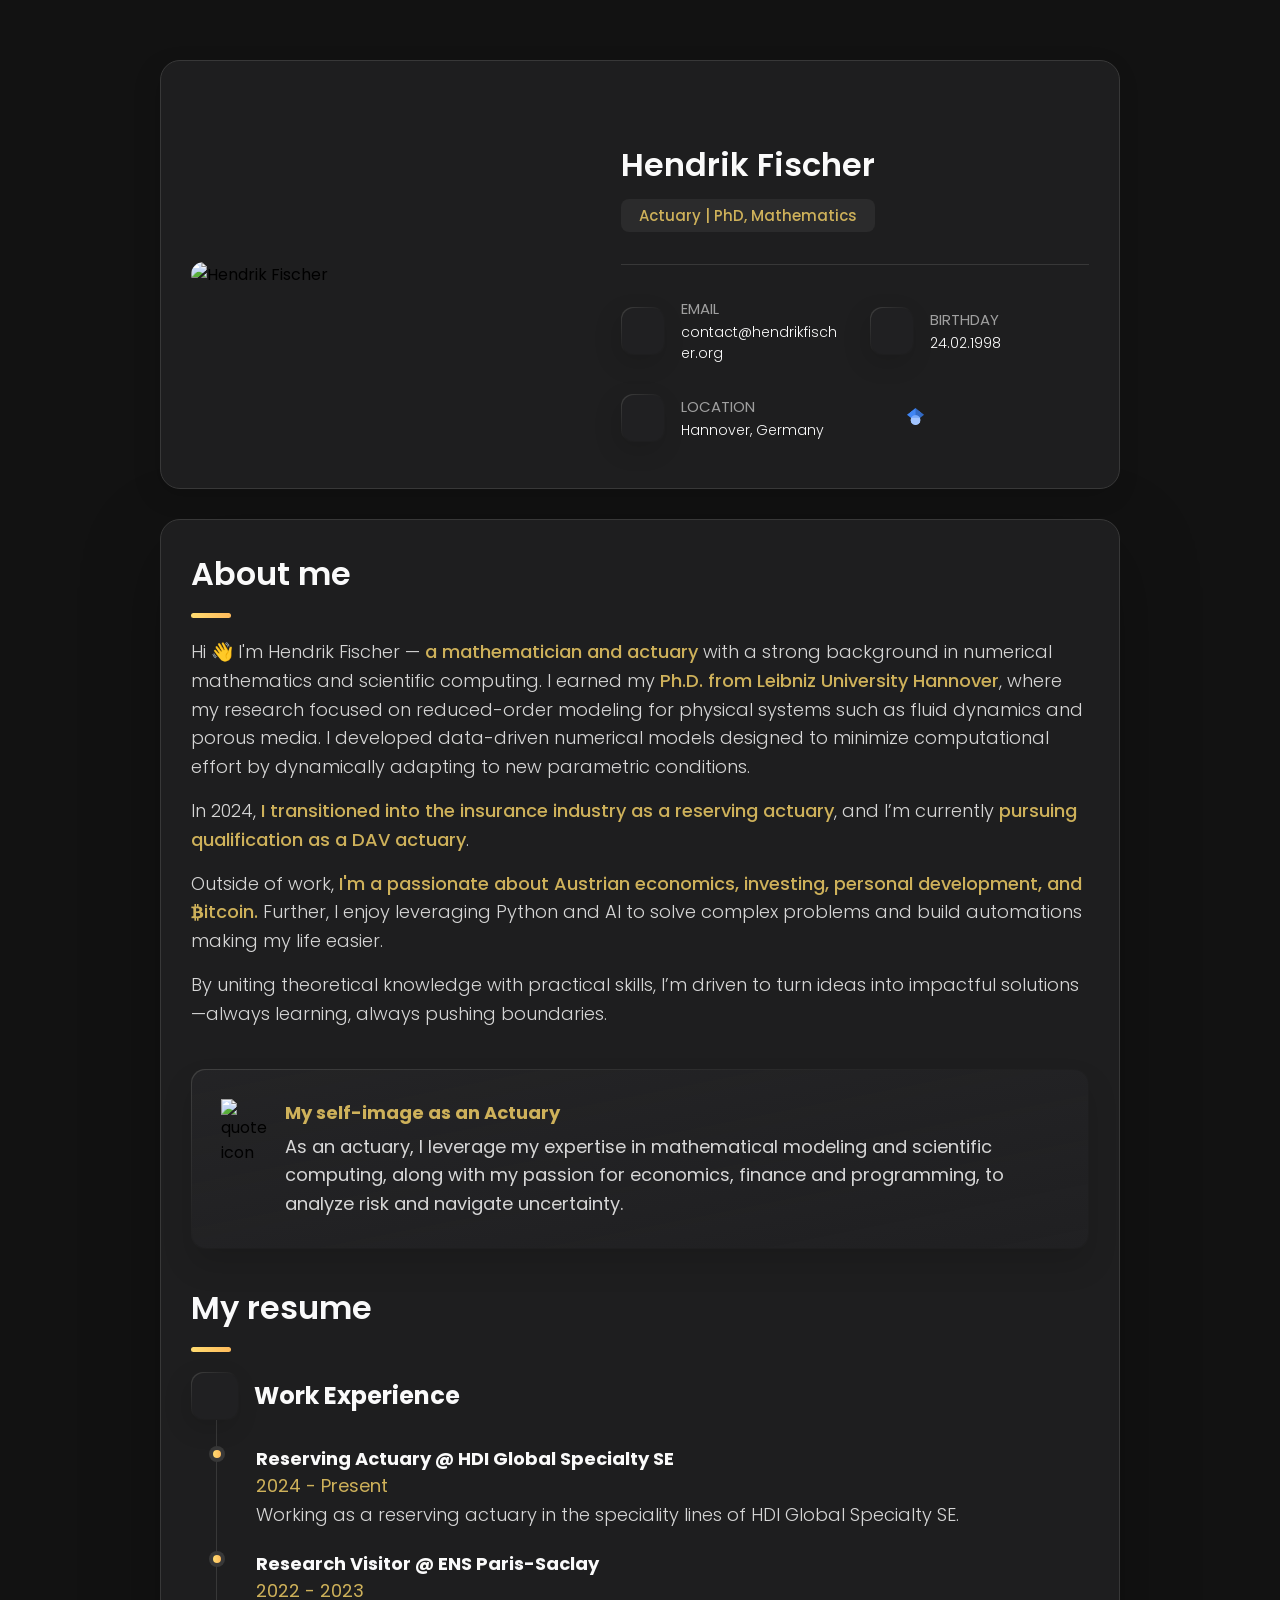
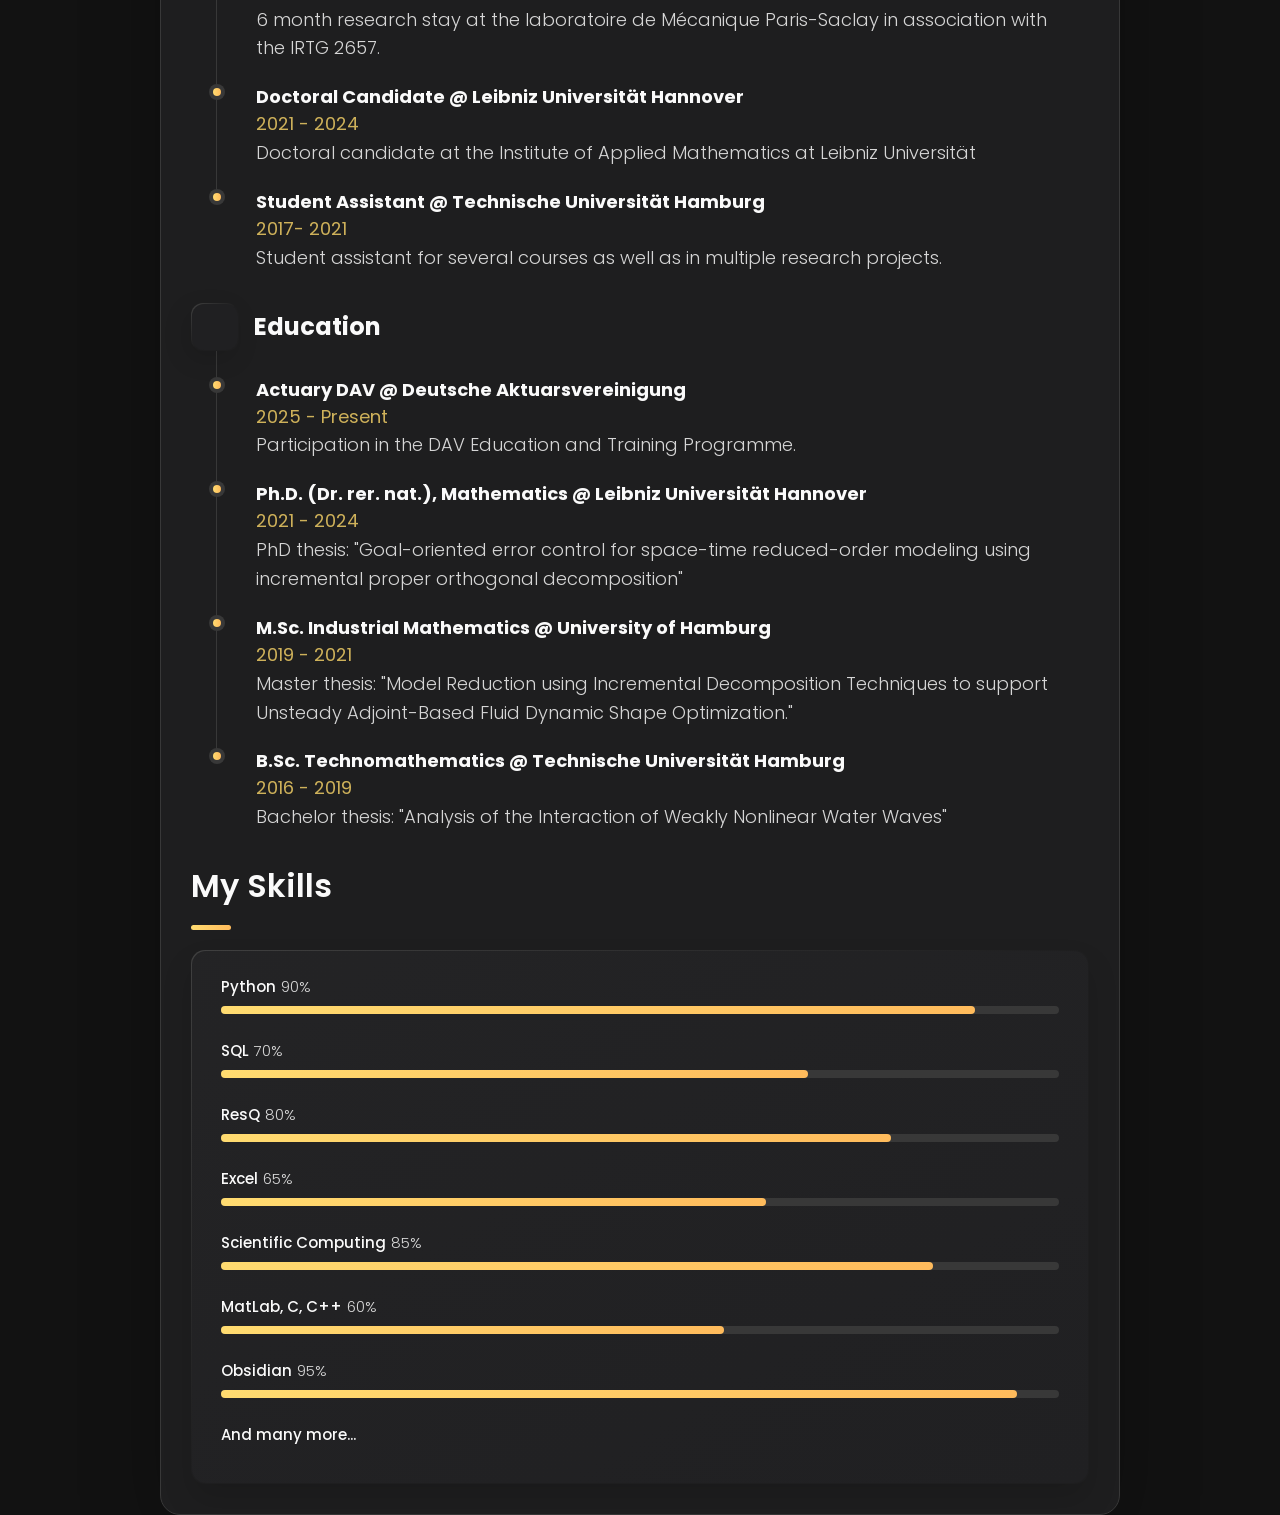
==== commit 0d829639: "update that shows collapsable information for specific items in my timelines" ====
--- a/index.html
+++ b/index.html
@@ -254,7 +254,7 @@
 
         <section class="about-text">
             <p>
-            Hi &#128075; I'm Hendrik Fischer — <b>a mathematician and actuary</b> with a strong academic background in numerical mathematics and scientific computing. 
+            Hi &#128075; I'm Hendrik Fischer — <b>a mathematician and actuary</b> with a strong background in numerical mathematics and scientific computing. 
             I earned my <b>Ph.D. from Leibniz University Hannover</b>, where my research focused on reduced-order modeling for physical systems such as fluid dynamics and porous media. 
             I developed data-driven numerical models designed to minimize computational effort by dynamically adapting to new parametric conditions.
             </p>
@@ -325,12 +325,13 @@
                 <h4 class="h4 timeline-item-title">Reserving Actuary @ HDI Global Specialty SE</h4>
                 <span>2024 - Present</span>
                 <p class="timeline-text">
-                    Working as a reserving actuary in the specialty lines of HDI Global Specialty SE.
+                    Working as a reserving actuary in the speciality lines of HDI Global Specialty SE. <br>
+                    Stay tuned for more updates on my projects, initiatives, and passions in this role!
                 </p>
   
               </li>
   
-              <li class="timeline-item">
+              <li class="timeline-item no-collapse">
   
                 <h4 class="h4 timeline-item-title">Research Visitor @ ENS Paris-Saclay</h4>
   
@@ -350,11 +351,37 @@
   
                 <p class="timeline-text">
                   Doctoral candidate at the Institute of Applied Mathematics at Leibniz Universität Hannover.
+                  <br> 
+                  <span class="timeline-sublist-label">Publications:</span>
+                      <ul class="timeline-sublist">
+                        <li>Goal-oriented error control for space-time reduced-order modeling using incremental proper orthogonal decomposition (2024) &mdash; H. Fischer</li>
+                        <li>An Incremental Singular Value Decomposition Approach for Large-Scale Spatially Parallel &amp; Distributed but Temporally Serial Data -- Applied to Technical Flows (2024) &mdash; N. Kühl, H. Fischer, M. Hinze &amp; T. Rung</li>
+                        <li>Adaptive space-time model order reduction with dual-weighted residual (MORe DWR) error control for poroelasticity (2023) &mdash; H. Fischer, J. Roth, L. Chamoin, A. Fau, M. F. Wheeler &amp; T. Wick</li>
+                        <li>MORe DWR: Space-time goal-oriented error control for incremental POD-based ROM (2023) &mdash; H. Fischer, J. Roth, T. Wick, L. Chamoin &amp; A. Fau</li>
+                        <li>Reduced-order modeling for parametrized time-dependent Navier-Stokes equations (2023) &mdash; H. Fischer, T. Wick &amp; A. Fau</li>
+                    </ul>
+                    <span class="timeline-sublist-label">Conferences:</span>
+                    <ul class="timeline-sublist">
+                      <li>Young Mathematicians in Model Order Reduction 2024 (YMMOR 2024)</li>
+                      <li>International Symposium IRTG (2024)</li>
+                      <li>IRTG Annual Meeting (2023)</li>
+                      <li>deali.ii Workshop (2023)</li>
+                      <li>ECCOMAS ENUMATH (2023)</li>
+                      <li>ECCOMAS Young Investigators Conference YIC2023</li>
+                      <li>IRTG Workshop Strasbourg (2023)</li>
+                      <li>IACM COMPUTATIONAL FLUIDS CONFERENCE (CFC) 2023</li>
+                      <li>Young Mathematicians in Model Order Reduction 2023 (YMMOR 2023)</li>
+                      <li>IRTG Annual Meeting 2022</li>
+                      <li>GAMM Annual Meeting 2022</li>
+                      <li>IRTG Workshop (2022)</li>
+                      <li>Young Mathematicians in Model Order Reduction 2022 (YMMOR 2022)</li>
+                    </ul>
                 </p>
-  
-              </li>
-
-              <li class="timeline-item">
+                </p>
+  
+              </li>
+
+              <li class="timeline-item no-collapse">
   
                 <h4 class="h4 timeline-item-title">Student Assistant @ Technische Universität Hamburg</h4>
   
@@ -381,7 +408,7 @@
   
             <ol class="timeline-list">
 
-                <li class="timeline-item">
+                <li class="timeline-item no-collapse">
   
                 <h4 class="h4 timeline-item-title">Actuary DAV @ Deutsche Aktuarsvereinigung</h4>
   
@@ -400,12 +427,35 @@
                 <span>2021 - 2024</span>
   
                 <p class="timeline-text">
-                  PhD thesis: "Goal-oriented error control for space-time reduced-order modeling using incremental proper orthogonal decomposition"
+                  PhD thesis: "Goal-oriented error control for space-time reduced-order modeling using incremental proper orthogonal decomposition" <br> 
+                  <span class="timeline-sublist-label">Publications:</span>
+                      <ul class="timeline-sublist">
+                        <li>Goal-oriented error control for space-time reduced-order modeling using incremental proper orthogonal decomposition (2024) &mdash; H. Fischer</li>
+                        <li>An Incremental Singular Value Decomposition Approach for Large-Scale Spatially Parallel &amp; Distributed but Temporally Serial Data -- Applied to Technical Flows (2024) &mdash; N. Kühl, H. Fischer, M. Hinze &amp; T. Rung</li>
+                        <li>Adaptive space-time model order reduction with dual-weighted residual (MORe DWR) error control for poroelasticity (2023) &mdash; H. Fischer, J. Roth, L. Chamoin, A. Fau, M. F. Wheeler &amp; T. Wick</li>
+                        <li>MORe DWR: Space-time goal-oriented error control for incremental POD-based ROM (2023) &mdash; H. Fischer, J. Roth, T. Wick, L. Chamoin &amp; A. Fau</li>
+                        <li>Reduced-order modeling for parametrized time-dependent Navier-Stokes equations (2023) &mdash; H. Fischer, T. Wick &amp; A. Fau</li>
+                    </ul>
+                    <span class="timeline-sublist-label">Conferences:</span>
+                    <ul class="timeline-sublist">
+                      <li>Young Mathematicians in Model Order Reduction 2024 (YMMOR 2024)</li>
+                      <li>International Symposium IRTG (2024)</li>
+                      <li>IRTG Annual Meeting (2023)</li>
+                      <li>deali.ii Workshop (2023)</li>
+                      <li>ECCOMAS ENUMATH (2023)</li>
+                      <li>ECCOMAS Young Investigators Conference YIC2023</li>
+                      <li>IRTG Workshop Strasbourg (2023)</li>
+                      <li>IACM COMPUTATIONAL FLUIDS CONFERENCE (CFC) 2023</li>
+                      <li>Young Mathematicians in Model Order Reduction 2023 (YMMOR 2023)</li>
+                      <li>IRTG Annual Meeting 2022</li>
+                      <li>GAMM Annual Meeting 2022</li>
+                      <li>IRTG Workshop (2022)</li>
+                      <li>Young Mathematicians in Model Order Reduction 2022 (YMMOR 2022)</li>
+                    </ul>
                 </p>
-  
-              </li>
-  
-              <li class="timeline-item">
+              </li>
+  
+              <li class="timeline-item no-collapse">
   
                 <h4 class="h4 timeline-item-title">M.Sc. Industrial Mathematics @ University of Hamburg</h4>
   
@@ -418,7 +468,7 @@
   
               </li>
   
-              <li class="timeline-item">
+              <li class="timeline-item no-collapse">
   
                 <h4 class="h4 timeline-item-title">
                     B.Sc. Technomathematics @ Technische Universität Hamburg
@@ -1446,4 +1496,4 @@
 
 </body>
 
-</html>
+</html>
--- a/assets/css/style.css
+++ b/assets/css/style.css
@@ -736,14 +736,57 @@
   font-size: var(--fs-4);
   line-height: 1.3;
   margin-bottom: 7px;
-text-transform: none; /* Remove any text-transform that might be causing capitalization */
-}
-
-.timeline-list span {
+  text-transform: none; /* Keep titles as written */
+}
+
+/* Collapsible timeline enhancements */
+.timeline-item { cursor: pointer; }
+.timeline-text.is-collapsible {
+  /* Start collapsed; JS will add this class */
+  overflow: hidden;
+  transition: max-height var(--transition-short);
+}
+.timeline-item:not(.expanded) .timeline-text.is-collapsible {
+  max-height: 1.6em; /* one line visible (line-height: 1.6) */
+}
+.timeline-item.expanded .timeline-text.is-collapsible {
+  max-height: 1000px; /* JS sets precise value per item */
+}
+
+/* Row container so arrow sits next to the first line */
+.timeline-row {
+  display: flex;
+  align-items: flex-start;
+  gap: 10px;
+}
+.timeline-row .timeline-text { margin: 0; }
+
+/* Toggle arrow button (inline in the grid) */
+.timeline-toggle {
+  width: 1.6em; /* match first line height */
+  height: 1.6em;
+  display: inline-flex;
+  align-items: center;
+  justify-content: center;
+  border: none;
+  background: transparent;
+  color: var(--orange-yellow-crayola);
+  border-radius: 50%;
+  cursor: pointer;
+  transition: transform 0.25s ease, background 0.25s ease;
+}
+.timeline-toggle:hover { background: rgba(255,255,255,0.06); }
+.timeline-toggle ion-icon { transition: transform 0.25s ease; }
+.timeline-item.expanded .timeline-toggle ion-icon { transform: rotate(180deg); }
+
+.timeline-item > span {
   color: var(--vegas-gold);
   font-weight: var(--fw-400);
   line-height: 1.6;
 }
+
+/* Ensure nested spans inside timeline text keep text color */
+.timeline-text span { color: inherit; }
 
 .timeline-item:not(:last-child)::before {
   content: "";
@@ -771,8 +814,88 @@
   color: var(--light-gray);
   font-weight: var(--fw-300);
   line-height: 1.6;
-}
-
+  /* leave a little space on the right so text doesn't hug the edge */
+  padding-right: 30px;
+}
+
+/* Sublist used inside timeline text (moved into details by JS).
+   Also style sublists placed as direct children of timeline items to avoid flash of mismatched styles. */
+.timeline-text .timeline-sublist,
+.timeline-text .timeline-sublist li,
+.timeline-item > .timeline-sublist,
+.timeline-item > .timeline-sublist li {
+  color: inherit;
+  font-weight: var(--fw-300);
+  line-height: 1.6;
+}
+.timeline-text .timeline-sublist,
+.timeline-item > .timeline-sublist {
+  margin: 6px 0 0 0.6em;  /* keep halved left indent and small top gap */
+  padding-left: 0.6em;    /* halved left indent */
+  padding-right: 30px; /* match .timeline-text right spacing */
+  list-style: none; /* use custom dot indicator to avoid global li reset */
+  font-size: 0.9em; /* reduce font size of the sublist */
+}
+.timeline-text .timeline-sublist-label,
+.timeline-item > .timeline-sublist-label {
+  font-size: 0.9em; /* match sublist size */
+  color: inherit;   /* ensure labels don't adopt the gold date color */
+}
+.timeline-text .timeline-sublist li + li,
+.timeline-item > .timeline-sublist li + li { margin-top: 4px; }
+
+/* Custom dot indicator for sublist items */
+.timeline-text .timeline-sublist li,
+.timeline-item > .timeline-sublist li {
+  position: relative;
+  padding-left: 0.8em; /* space for the dot */
+}
+.timeline-text .timeline-sublist li::before,
+.timeline-item > .timeline-sublist li::before {
+  content: "";
+  position: absolute;
+  left: 0;
+  top: 0.8em; /* align with text baseline (line-height ~1.6) */
+  width: 0.32em;
+  height: 0.32em;
+  background: currentColor; /* keep style: match text color */
+  border-radius: 50%;
+  transform: translateY(-50%);
+}
+
+/* Collapsible timeline enhancements (scoped) */
+.timeline-item { cursor: pointer; }
+.timeline-text.is-collapsible {
+  overflow: hidden;
+  transition: max-height var(--transition-short);
+}
+.timeline-item:not(.expanded) .timeline-text.is-collapsible { max-height: 1.6em; }
+.timeline-item.expanded .timeline-text.is-collapsible { max-height: 1000px; }
+
+/* Toggle arrow button */
+.timeline-toggle {
+  position: absolute;
+  top: 0;
+  right: 0;
+  width: 32px;
+  height: 32px;
+  display: inline-flex;
+  align-items: center;
+  justify-content: center;
+  border: none;
+  background: transparent;
+  color: var(--orange-yellow-crayola);
+  border-radius: 50%;
+  cursor: pointer;
+  transition: transform 0.25s ease, background 0.25s ease;
+}
+.timeline-toggle:hover { background: rgba(255,255,255,0.06); }
+.timeline-toggle ion-icon { transition: transform 0.25s ease; }
+.timeline-item.expanded .timeline-toggle ion-icon { transform: rotate(180deg); }
+
+/* Space for the toggle so it doesn't overlap text */
+.timeline-item .h4.timeline-item-title,
+.timeline-item > span { padding-right: 40px; }
 
 /**
  * skills 
@@ -1201,7 +1324,7 @@
 }
 
 .hero-content {
-  flex-grow: ;
+  flex-grow: 1;
 }
 
 .hero-title {
@@ -1943,6 +2066,6 @@
 	 * RESUME
 	 */
 
-  .timeline-text { max-width: 700px; }
+  .timeline-text { max-width: 1000px; }
 
 }
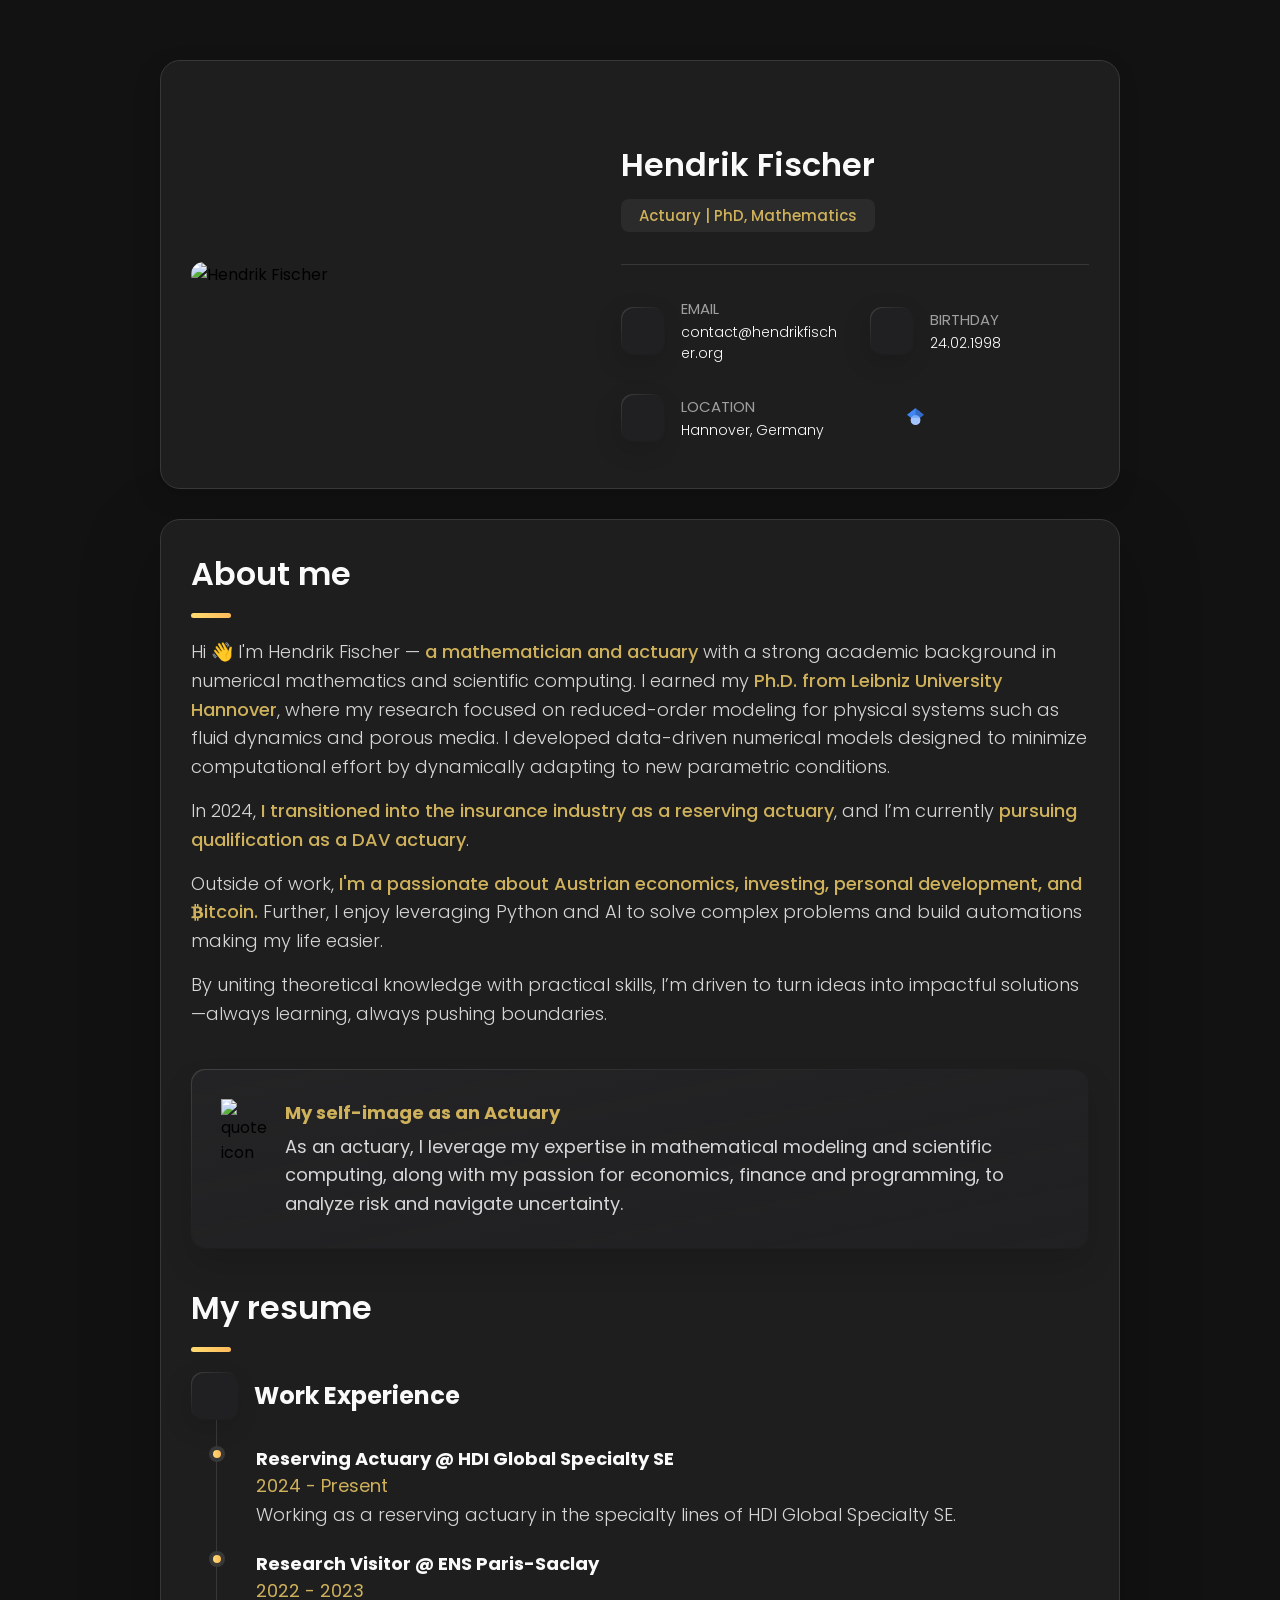
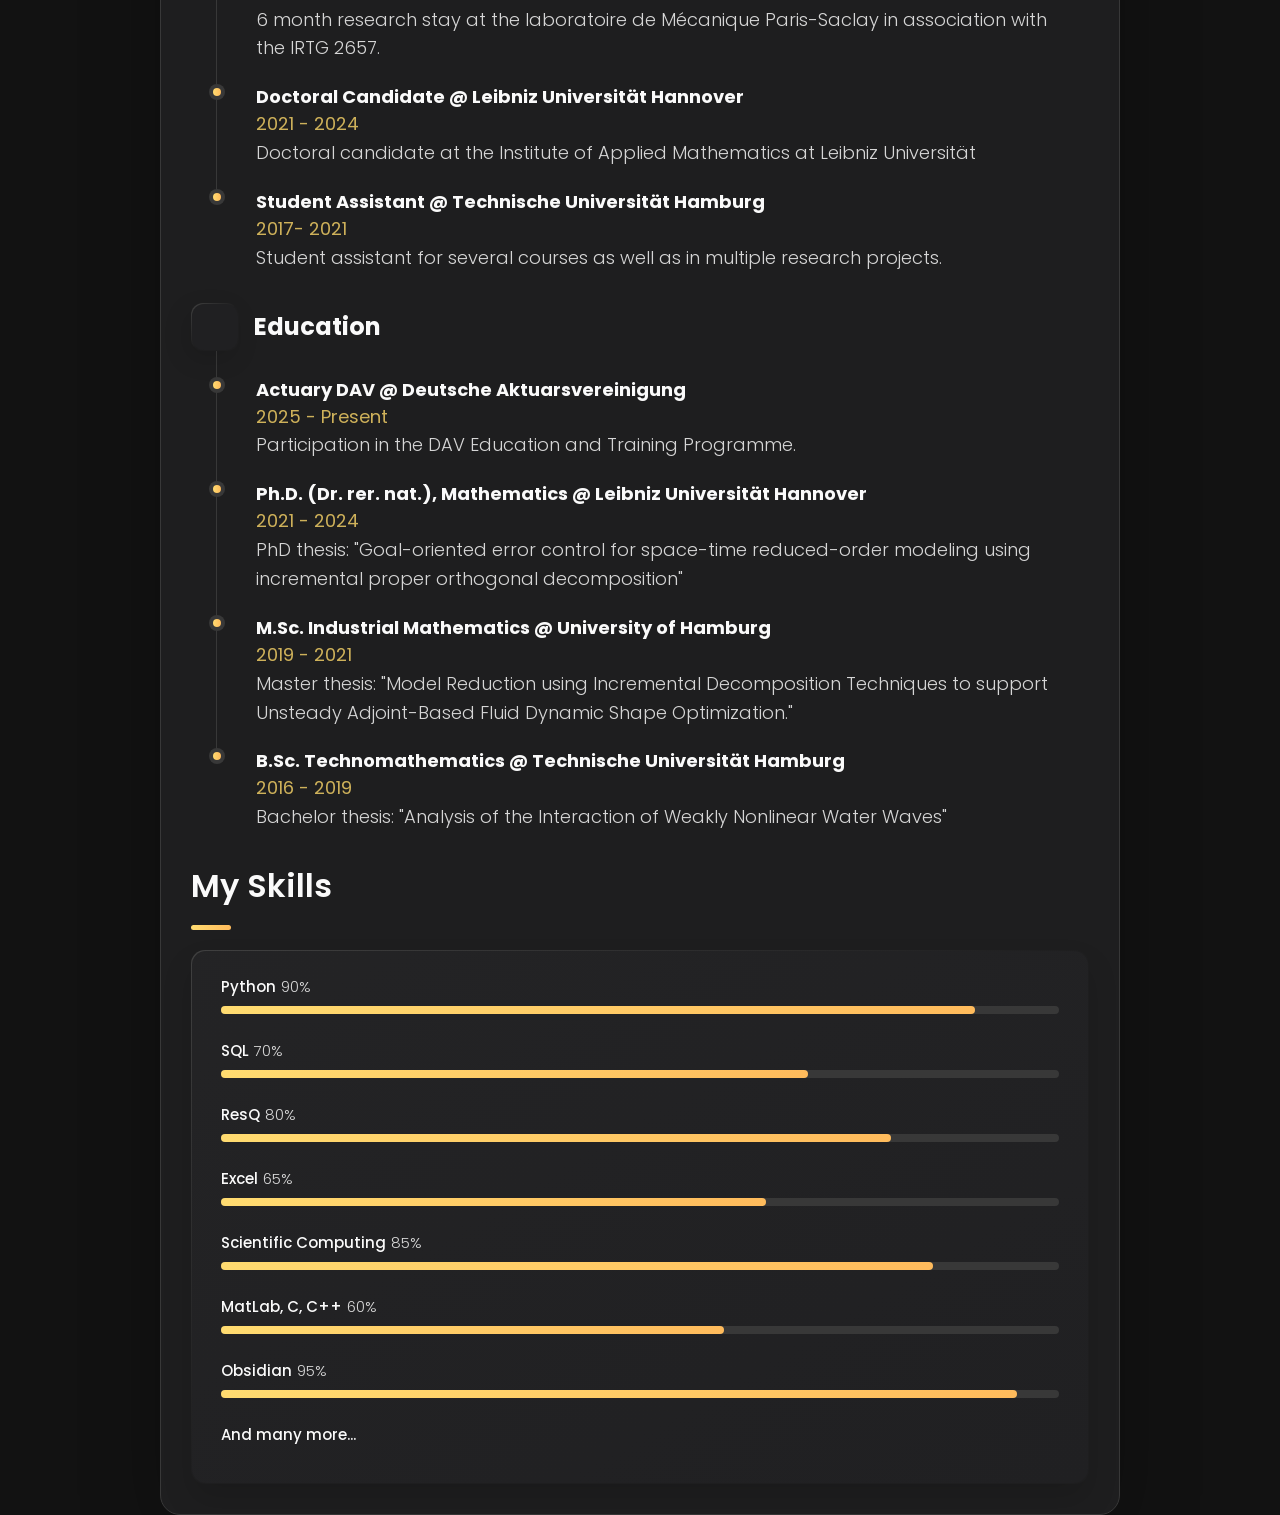
==== commit 6fd15835: "Merge branch 'master' of github.com:Hendrik240298/hendrik240298.github.io" ====
--- a/index.html
+++ b/index.html
@@ -254,7 +254,7 @@
 
         <section class="about-text">
             <p>
-            Hi &#128075; I'm Hendrik Fischer — <b>a mathematician and actuary</b> with a strong background in numerical mathematics and scientific computing. 
+            Hi &#128075; I'm Hendrik Fischer — <b>a mathematician and actuary</b> with a strong academic background in numerical mathematics and scientific computing. 
             I earned my <b>Ph.D. from Leibniz University Hannover</b>, where my research focused on reduced-order modeling for physical systems such as fluid dynamics and porous media. 
             I developed data-driven numerical models designed to minimize computational effort by dynamically adapting to new parametric conditions.
             </p>
@@ -325,7 +325,7 @@
                 <h4 class="h4 timeline-item-title">Reserving Actuary @ HDI Global Specialty SE</h4>
                 <span>2024 - Present</span>
                 <p class="timeline-text">
-                    Working as a reserving actuary in the speciality lines of HDI Global Specialty SE. <br>
+                    Working as a reserving actuary in the specialty lines of HDI Global Specialty SE. <br>
                     Stay tuned for more updates on my projects, initiatives, and passions in this role!
                 </p>
   
@@ -1496,4 +1496,4 @@
 
 </body>
 
-</html>+</html>
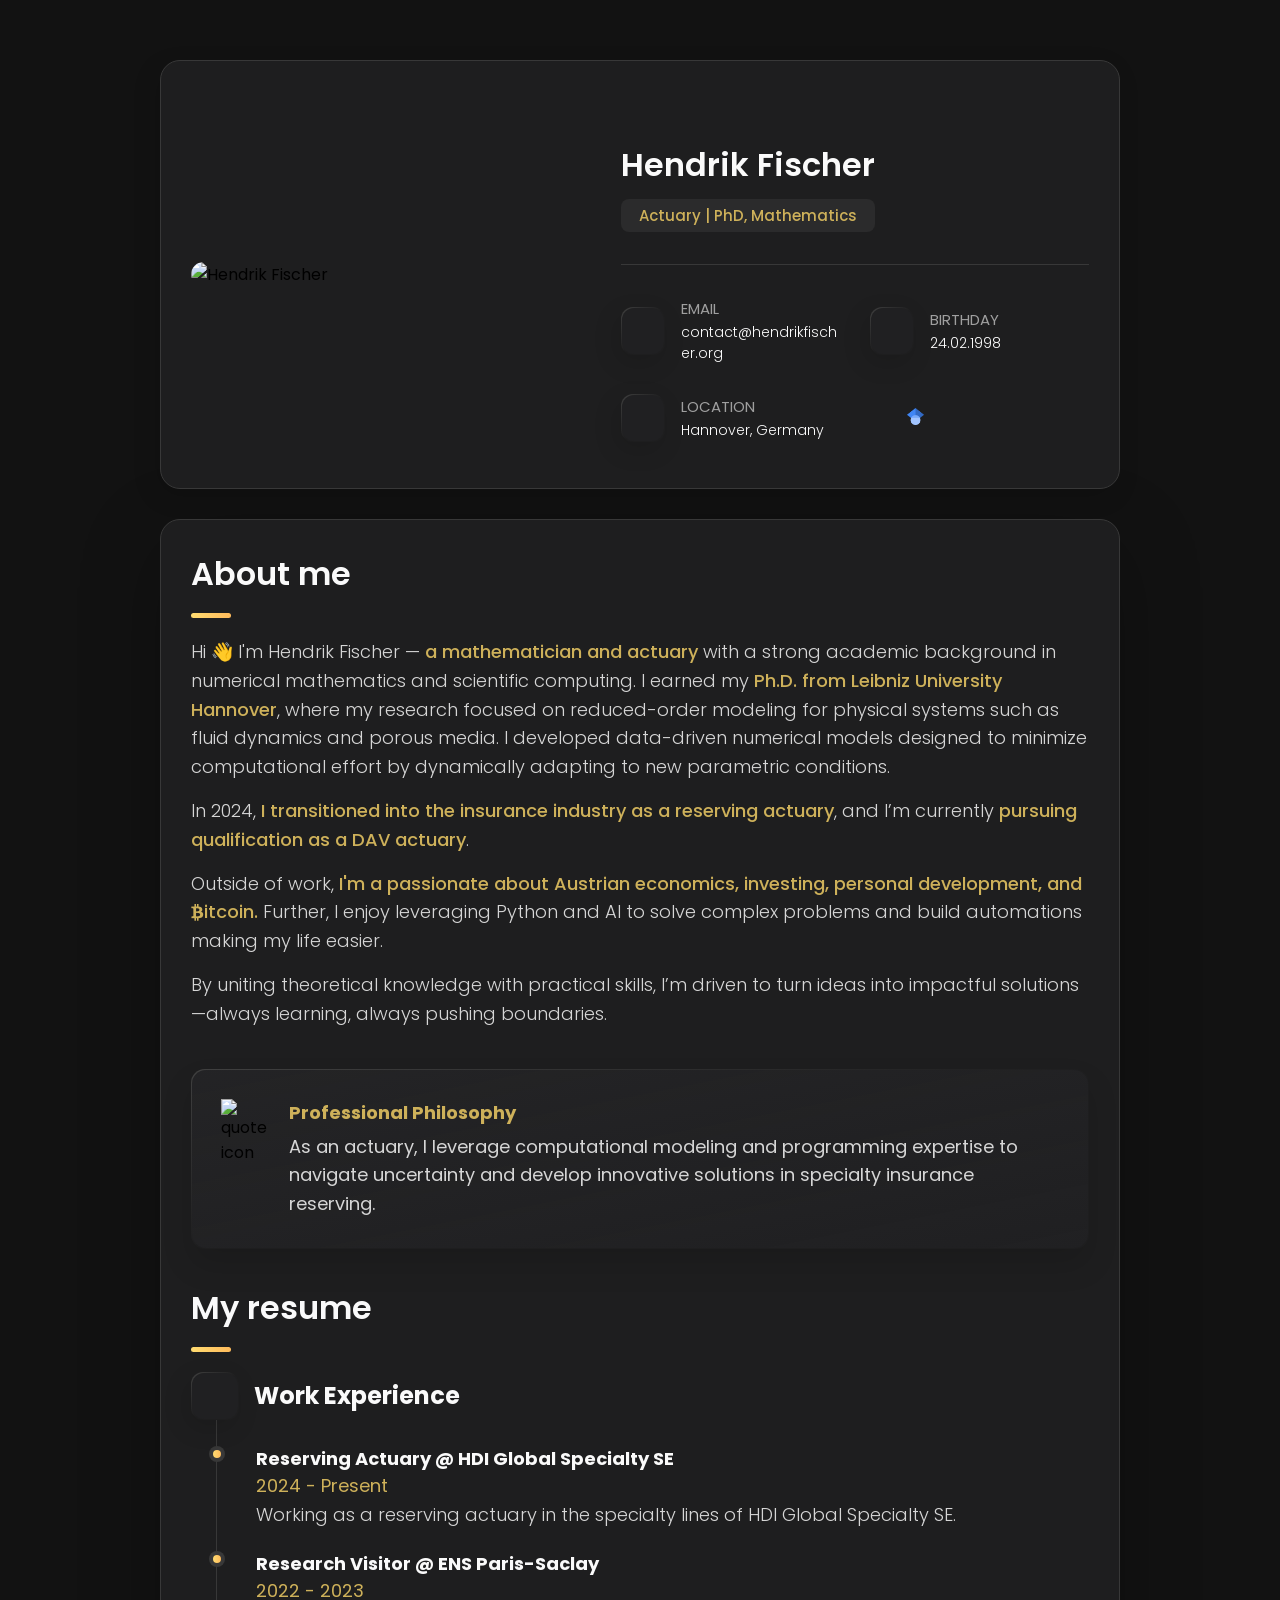
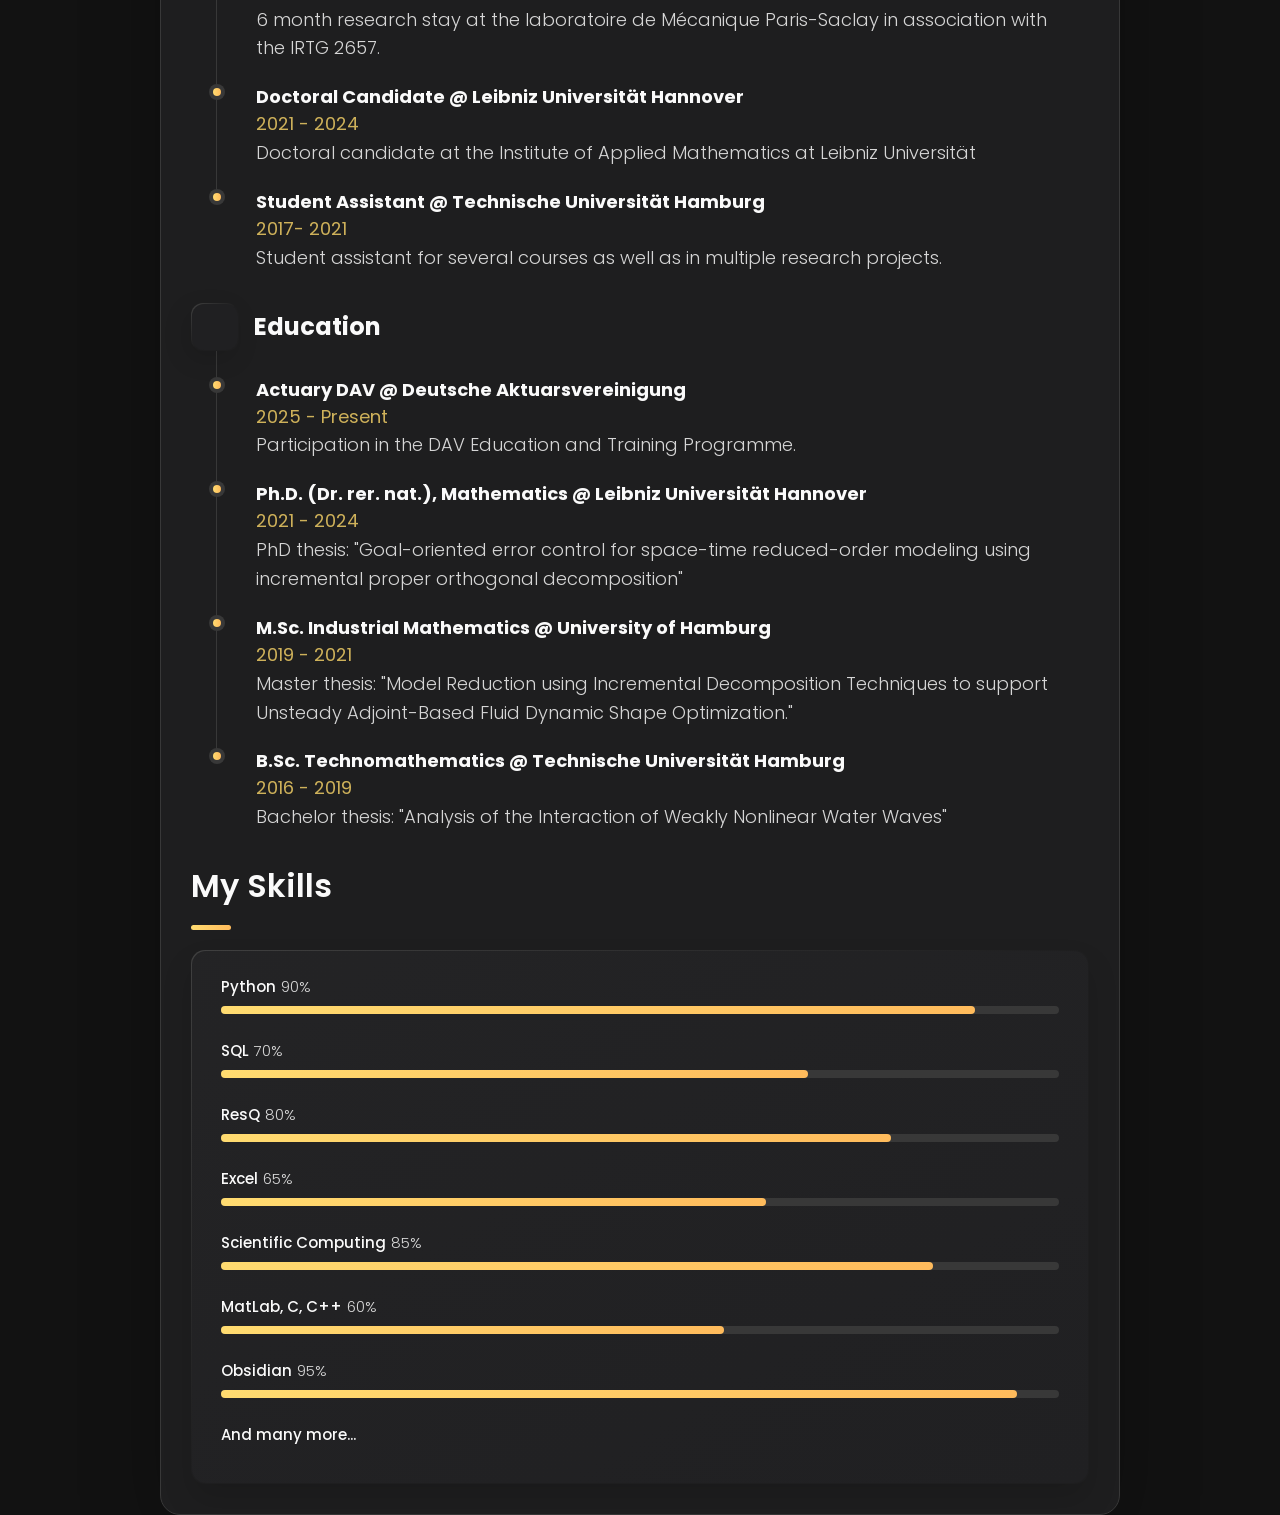
==== commit aab5f455: "Update my Professional Philosophy" ====
--- a/index.html
+++ b/index.html
@@ -23,6 +23,11 @@
   <link rel="preconnect" href="https://fonts.googleapis.com">
   <link rel="preconnect" href="https://fonts.gstatic.com" crossorigin>
   <link href="https://fonts.googleapis.com/css2?family=Poppins:wght@300;400;500;600&display=swap" rel="stylesheet">
+  
+  <!--
+    - umami analytics
+  -->
+  <script defer src="https://cloud.umami.is/script.js" data-website-id="6fe0b384-4f9b-4f9e-bff4-419945380c70"></script>
 </head>
 
 <body>
@@ -291,9 +296,9 @@
 
               <img src="./assets/images/icon-quote.svg" alt="quote icon">
               <div class="service-content-box">
-                <h4 class="h4 service-item-title">My self-image as an Actuary </h4>
+                <h4 class="h4 service-item-title">Professional Philosophy</h4>
                 <p class="service-item-text">
-                    As an actuary, I leverage my expertise in mathematical modeling and scientific computing, along with my passion for economics, finance and programming, to analyze risk and navigate uncertainty.
+                    As an actuary, I leverage computational modeling and programming expertise to navigate uncertainty and develop innovative solutions in specialty insurance reserving.
                 </p>
               </div>
 
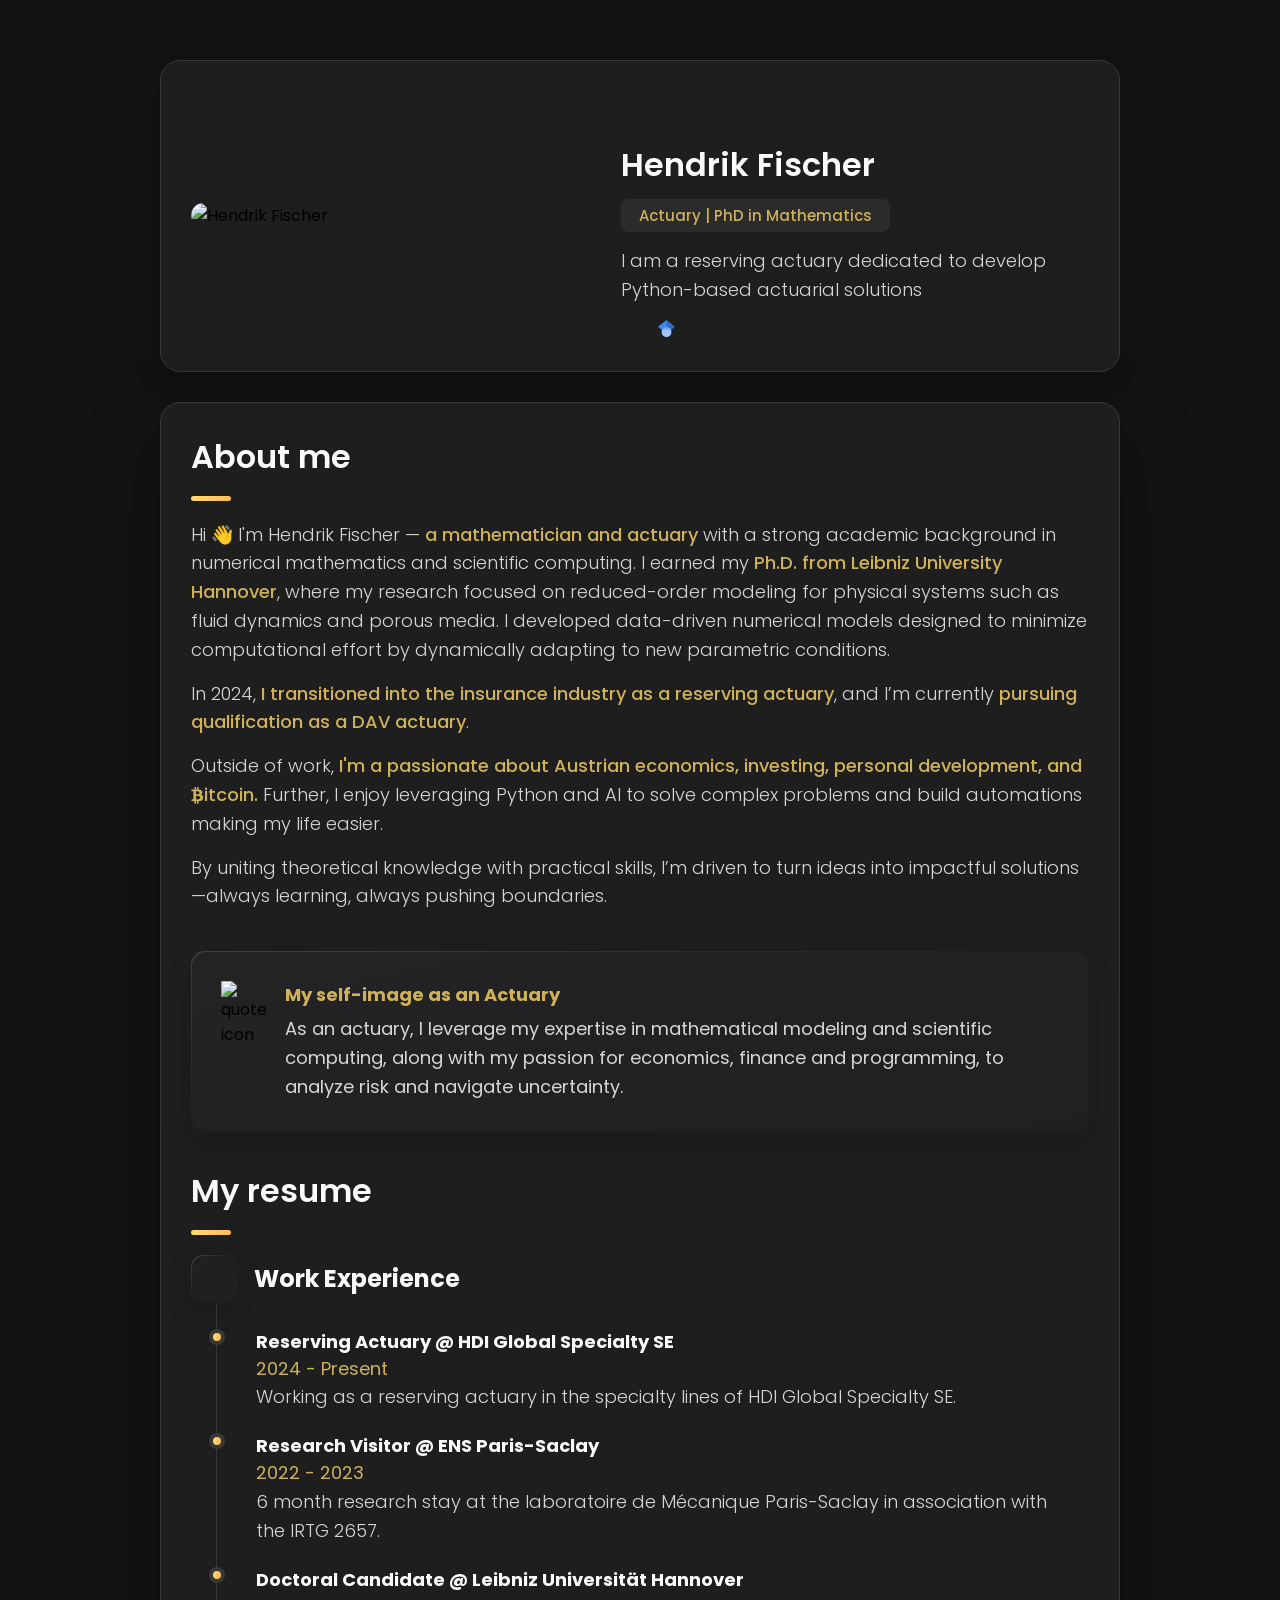
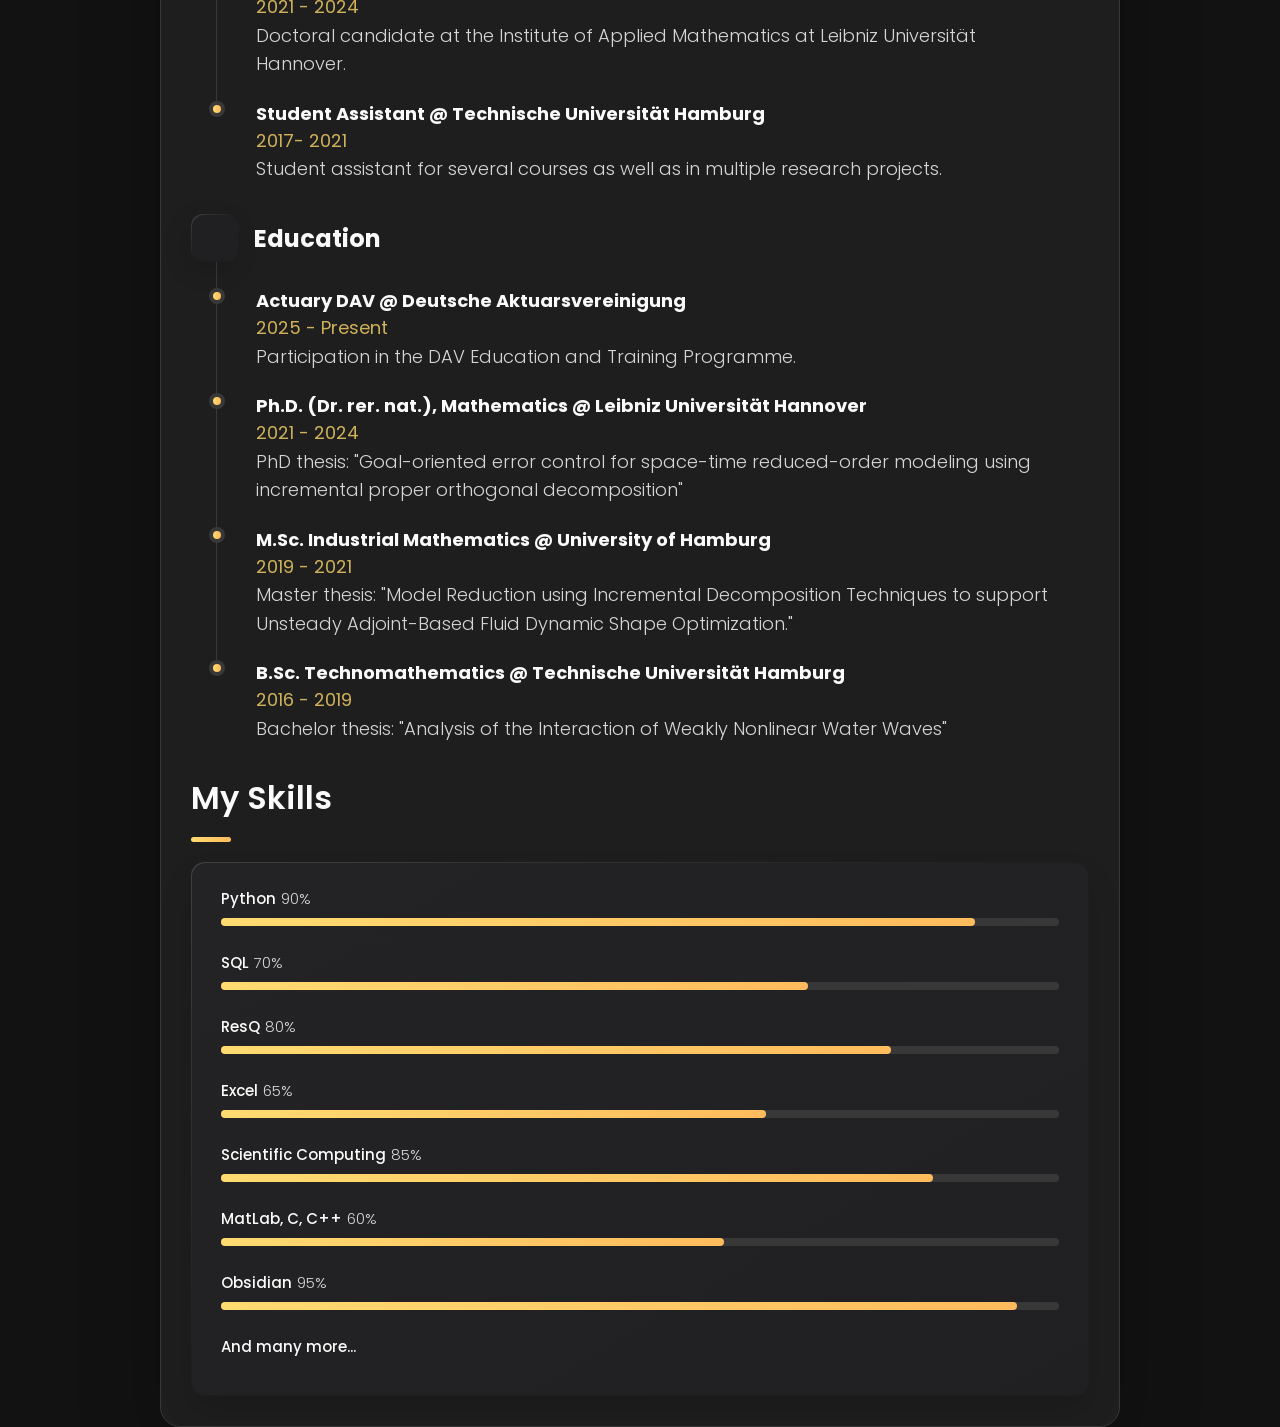
==== commit 55834909: "mininal changes" ====
--- a/index.html
+++ b/index.html
@@ -172,15 +172,14 @@
           </div>
           <div class="hero-content">
             <h1 class="hero-title">Hendrik Fischer</h1>
-            <p class="hero-description">Actuary | PhD, Mathematics</p>
-            <!-- <p class="hero-bio">
-              Passionate about mathematical modeling and data analysis with expertise in actuarial science.
-              Solving complex problems with innovative approaches and analytical thinking.
-            </p> -->
+            <p class="hero-description">Actuary | PhD in Mathematics</p>
+            <p class="hero-bio">
+                I am a reserving actuary dedicated to develop Python-based actuarial solutions
+            </p>
             
-            <div class="separator"></div>
+            <!-- <div class="separator"></div> -->
             
-            <div class="hero-contacts">
+            <!-- <div class="hero-contacts">
               <div class="contact-item">
                 <div class="icon-box">
                   <ion-icon name="mail-outline"></ion-icon>
@@ -189,9 +188,9 @@
                   <p class="contact-title">Email</p>
                   <a href="mailto:contact@hendrikfischer.org" class="contact-link">contact@hendrikfischer.org</a>
                 </div>
-              </div>
+              </div> -->
               
-              <div class="contact-item">
+              <!-- <div class="contact-item">
                 <div class="icon-box">
                   <ion-icon name="calendar-outline"></ion-icon>
                 </div>
@@ -199,9 +198,9 @@
                   <p class="contact-title">Birthday</p>
                   <time datetime="1998-02-24">24.02.1998</time>
                 </div>
-              </div>
+              </div> -->
               
-              <div class="contact-item">
+              <!-- <div class="contact-item">
                 <div class="icon-box">
                   <ion-icon name="location-outline"></ion-icon>
                 </div>
@@ -209,7 +208,7 @@
                   <p class="contact-title">Location</p>
                   <address>Hannover, Germany</address>
                 </div>
-              </div>
+              </div> -->
               <div class="contact-item">
                 <!-- <div class="icon-box">
                   <ion-icon name="location-outline"></ion-icon>
@@ -296,9 +295,9 @@
 
               <img src="./assets/images/icon-quote.svg" alt="quote icon">
               <div class="service-content-box">
-                <h4 class="h4 service-item-title">Professional Philosophy</h4>
+                <h4 class="h4 service-item-title">My self-image as an Actuary </h4>
                 <p class="service-item-text">
-                    As an actuary, I leverage computational modeling and programming expertise to navigate uncertainty and develop innovative solutions in specialty insurance reserving.
+                    As an actuary, I leverage my expertise in mathematical modeling and scientific computing, along with my passion for economics, finance and programming, to analyze risk and navigate uncertainty.
                 </p>
               </div>
 
--- a/assets/css/style.css
+++ b/assets/css/style.css
@@ -425,7 +425,7 @@
 
 .social-item .social-link {
   color: var(--light-gray-70);
-  font-size: 18px;
+  font-size: 24px;
 }
 
 
@@ -1348,7 +1348,7 @@
 
 .hero-bio {
   color: var(--light-gray);
-  font-size: var(--fs-5);
+  font-size: var(--fs-4);
   font-weight: var(--fw-300);
   line-height: 1.6;
   margin-bottom: 15px;
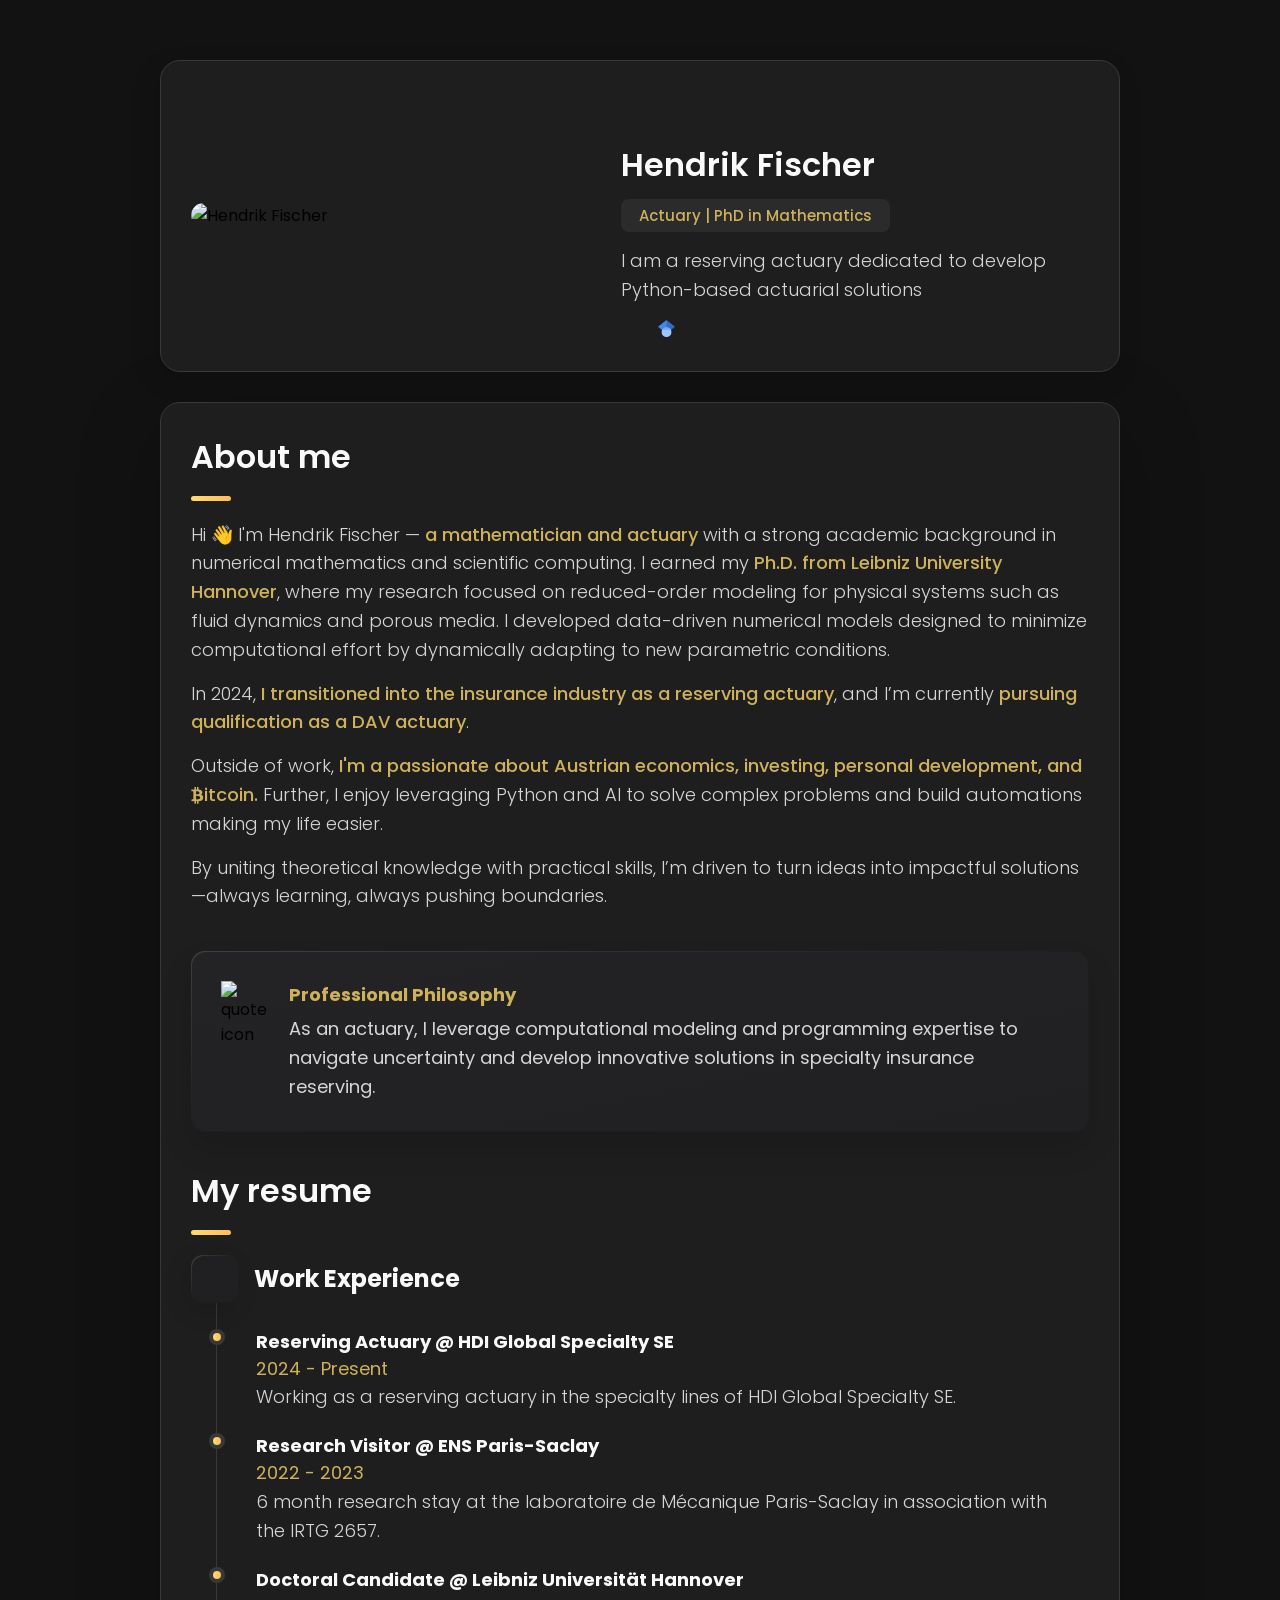
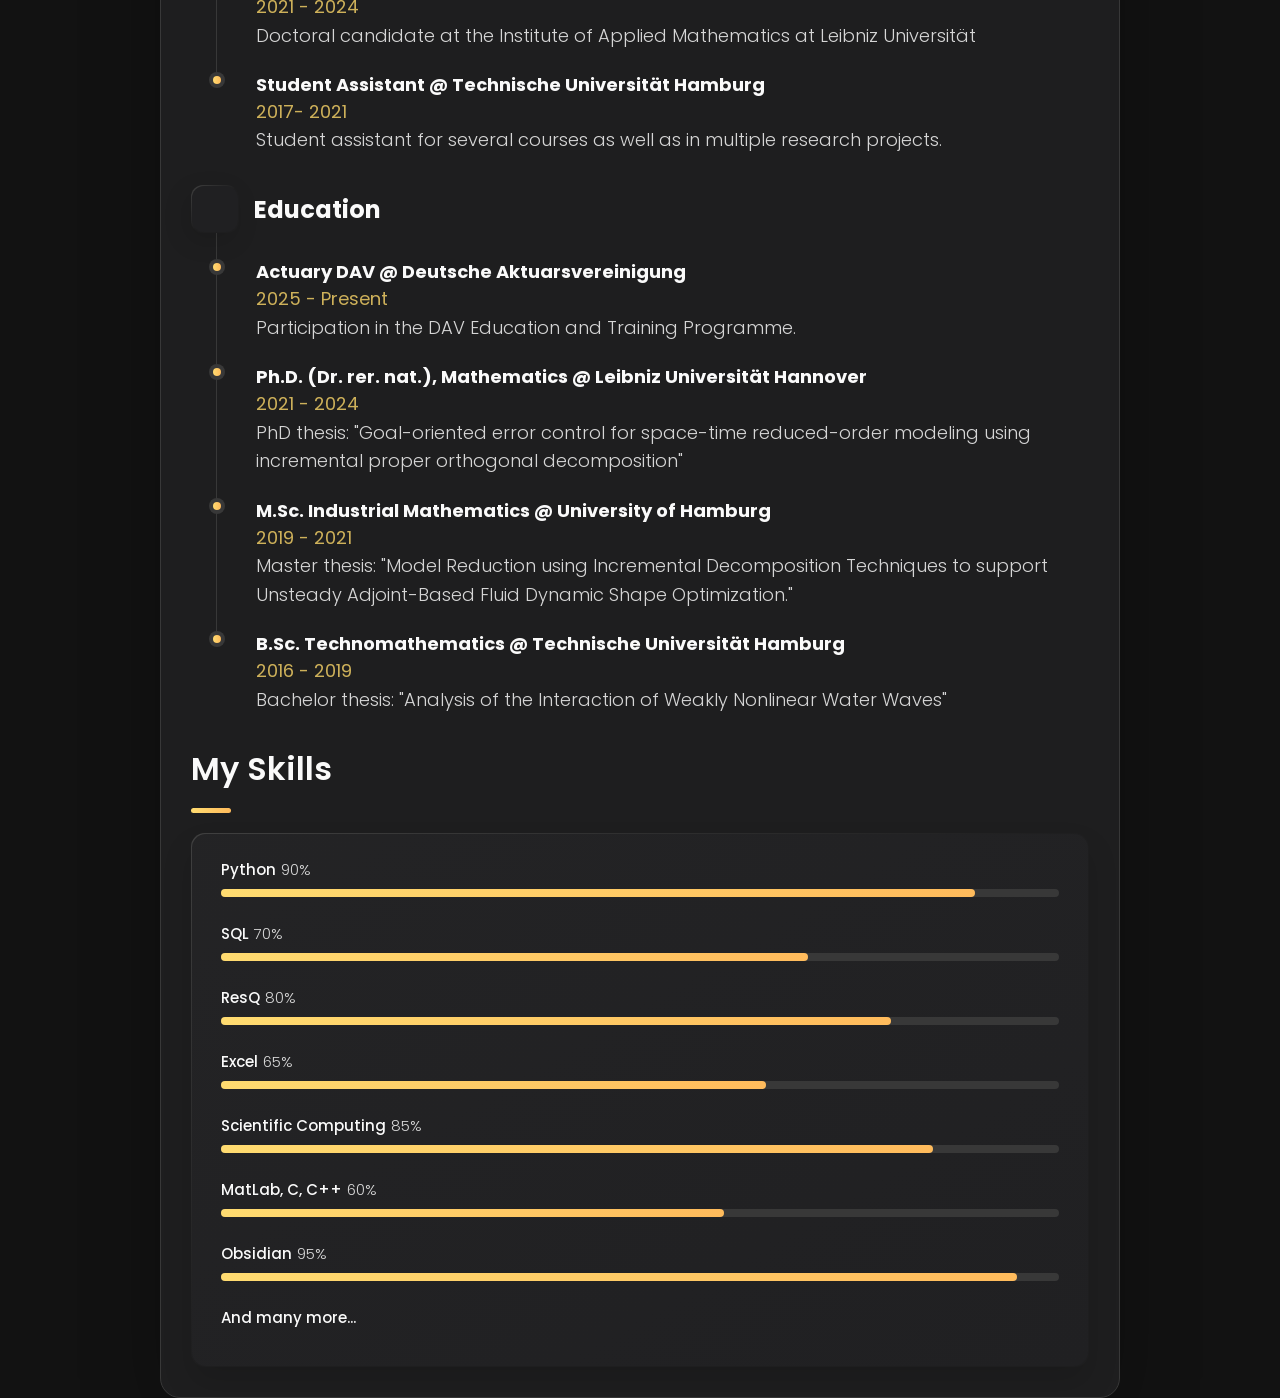
==== commit 466d411e: "Merge branch 'master' of github.com:Hendrik240298/hendrik240298.github.io" ====
--- a/index.html
+++ b/index.html
@@ -295,9 +295,9 @@
 
               <img src="./assets/images/icon-quote.svg" alt="quote icon">
               <div class="service-content-box">
-                <h4 class="h4 service-item-title">My self-image as an Actuary </h4>
+                <h4 class="h4 service-item-title">Professional Philosophy</h4>
                 <p class="service-item-text">
-                    As an actuary, I leverage my expertise in mathematical modeling and scientific computing, along with my passion for economics, finance and programming, to analyze risk and navigate uncertainty.
+                    As an actuary, I leverage computational modeling and programming expertise to navigate uncertainty and develop innovative solutions in specialty insurance reserving.
                 </p>
               </div>
 
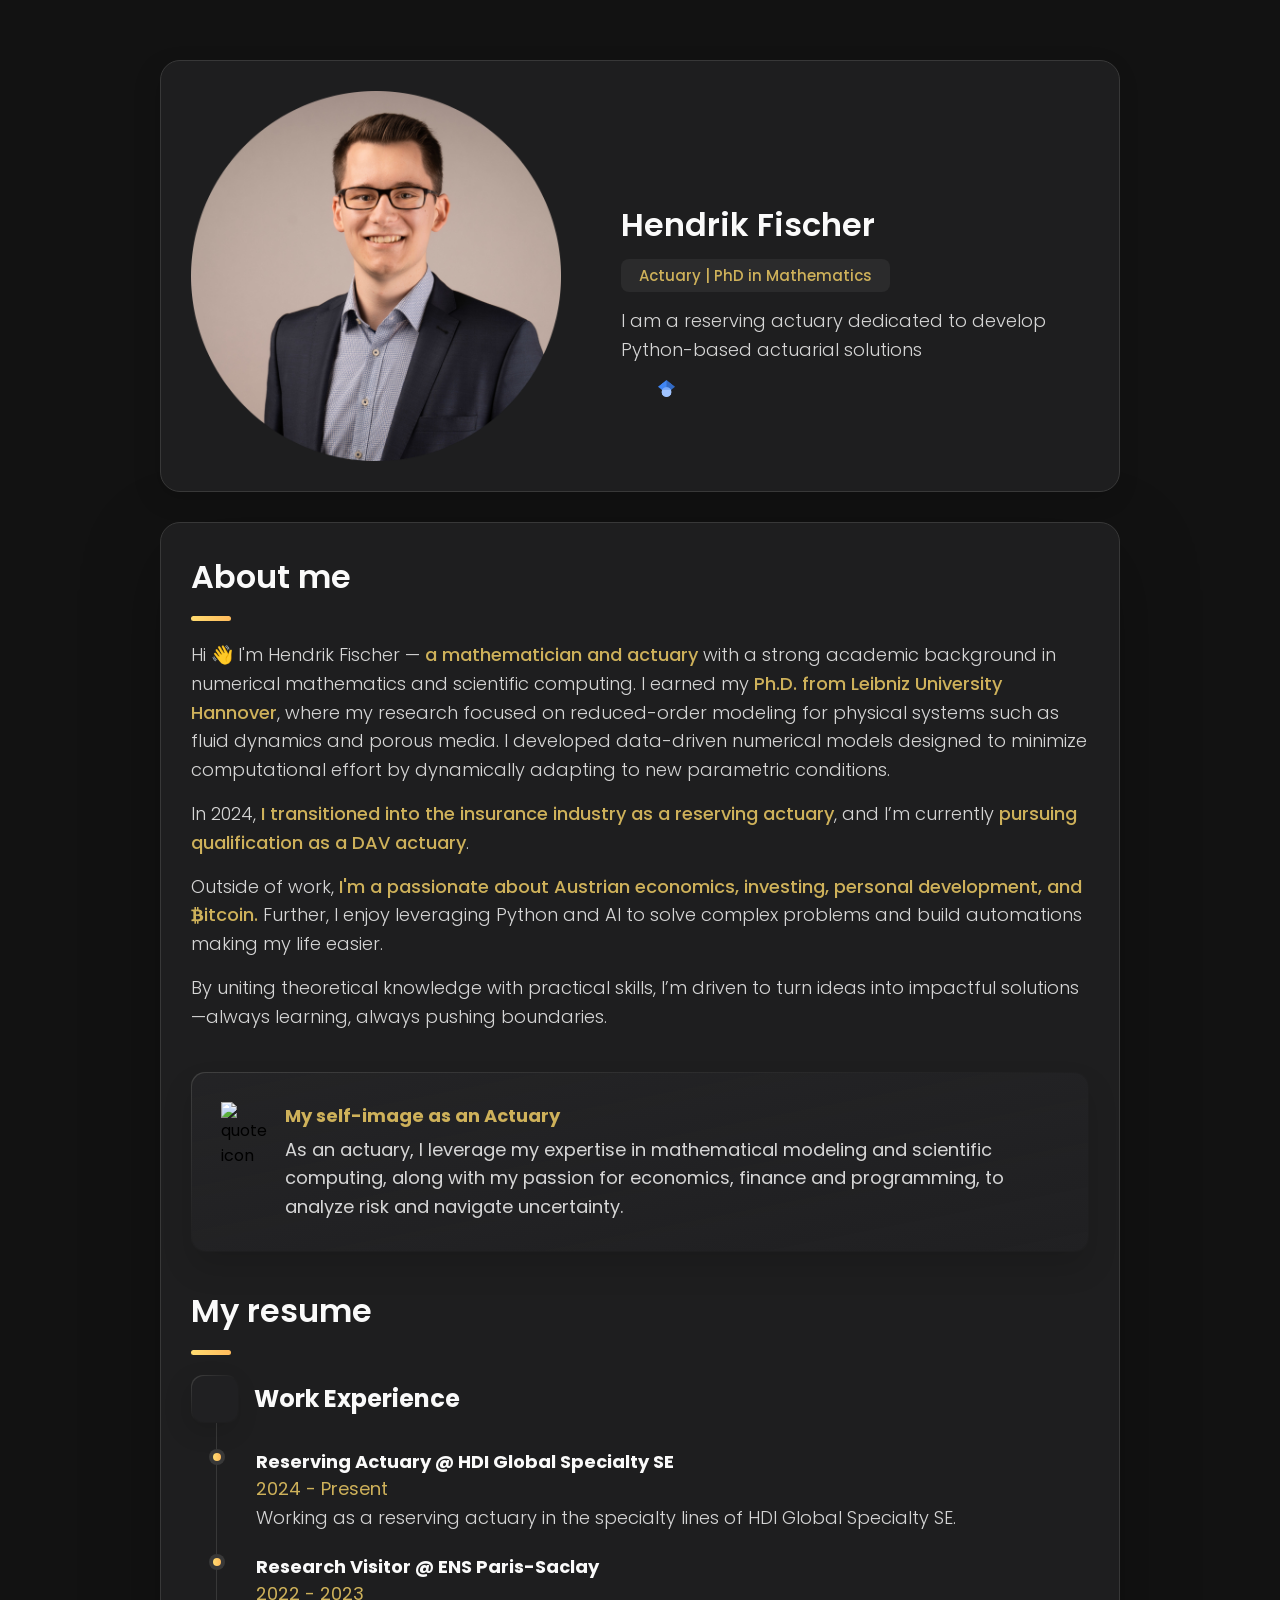
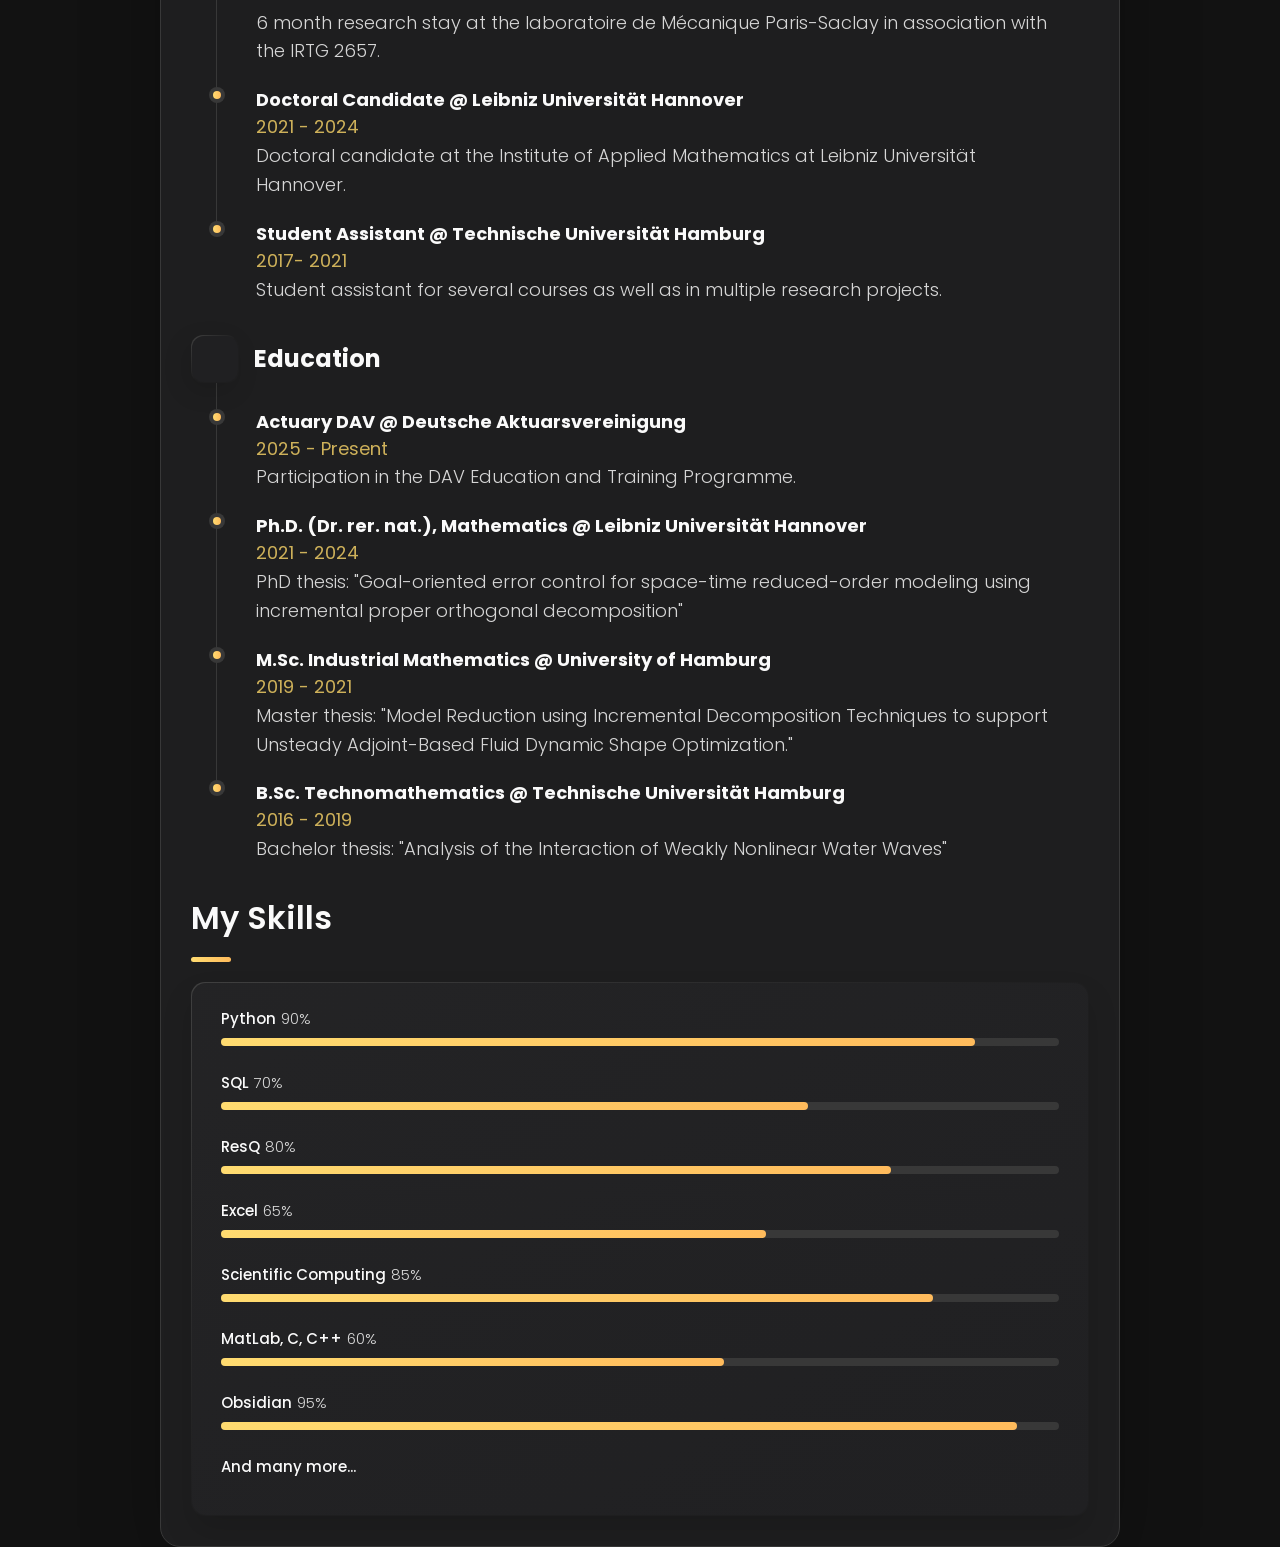
==== commit f221ea02: "remove old workflow" ====
--- a/index.html
+++ b/index.html
@@ -295,9 +295,9 @@
 
               <img src="./assets/images/icon-quote.svg" alt="quote icon">
               <div class="service-content-box">
-                <h4 class="h4 service-item-title">Professional Philosophy</h4>
+                <h4 class="h4 service-item-title">My self-image as an Actuary </h4>
                 <p class="service-item-text">
-                    As an actuary, I leverage computational modeling and programming expertise to navigate uncertainty and develop innovative solutions in specialty insurance reserving.
+                    As an actuary, I leverage my expertise in mathematical modeling and scientific computing, along with my passion for economics, finance and programming, to analyze risk and navigate uncertainty.
                 </p>
               </div>
 
